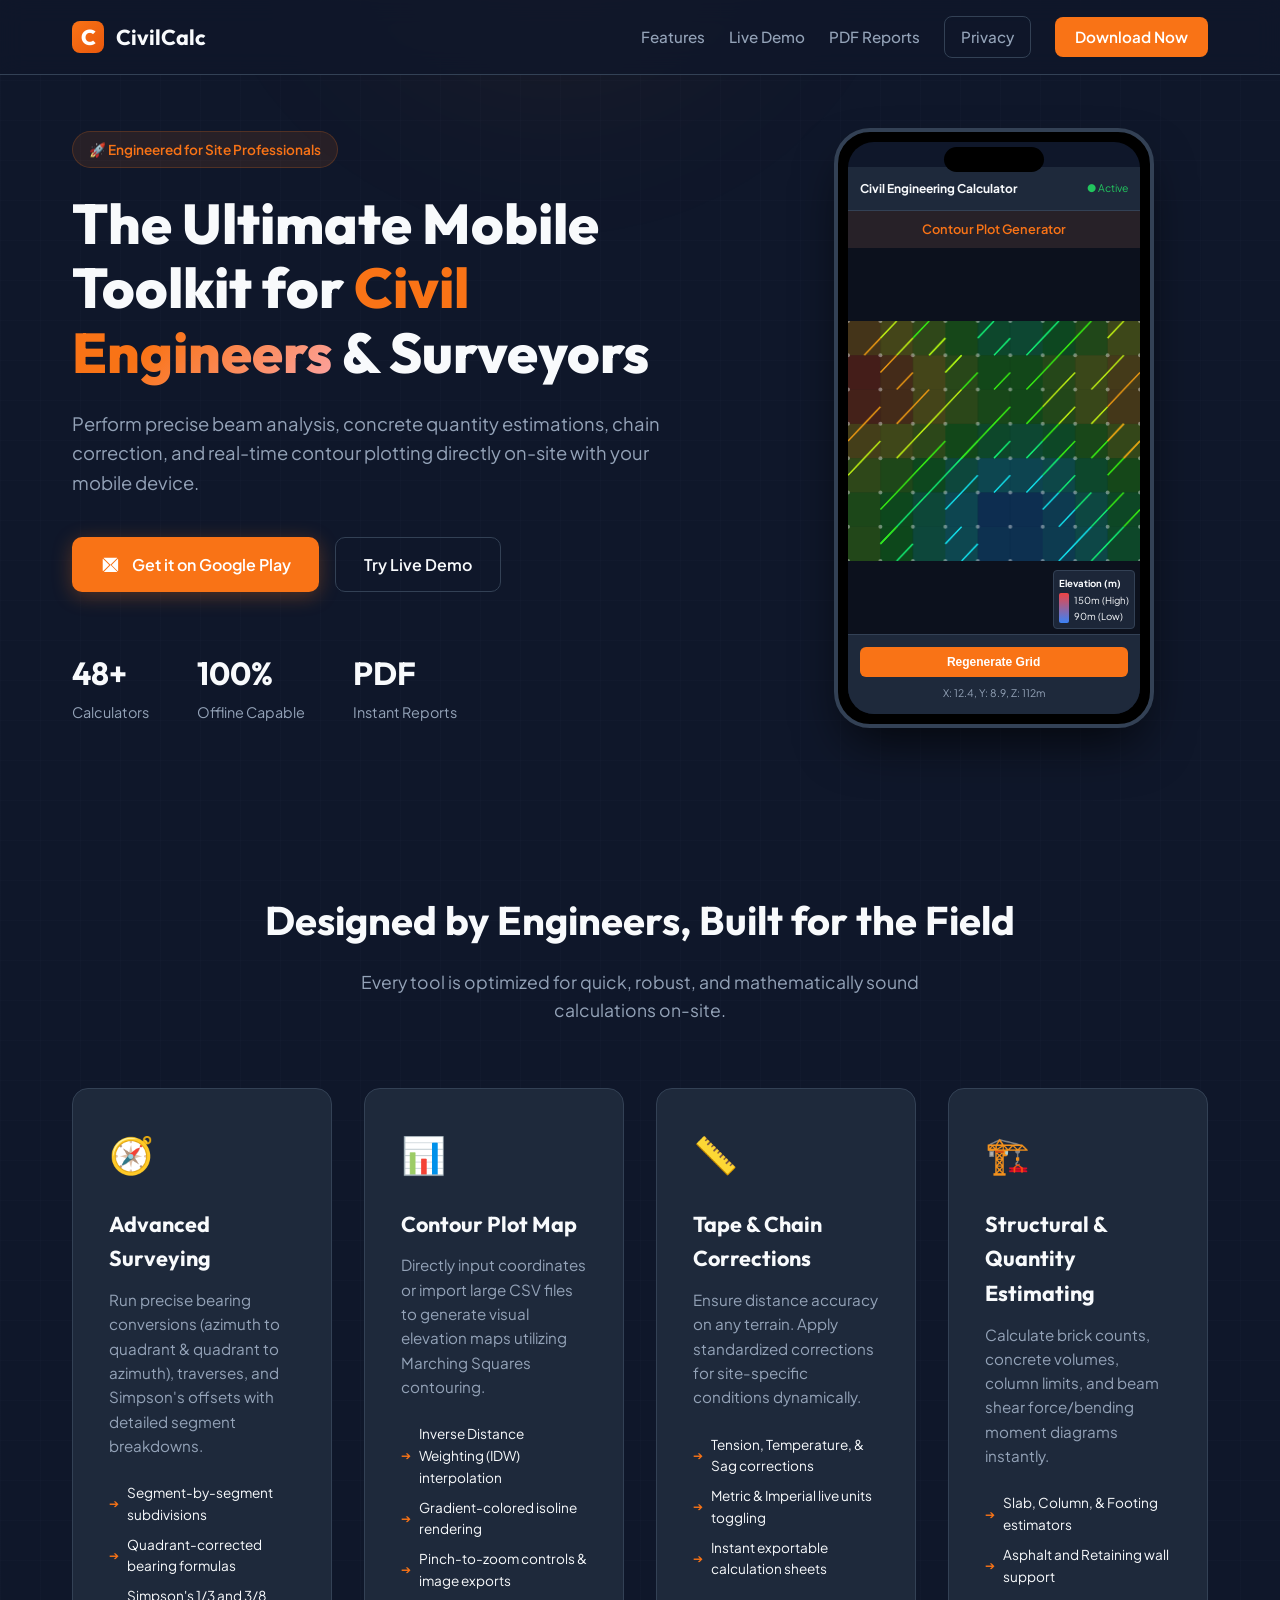
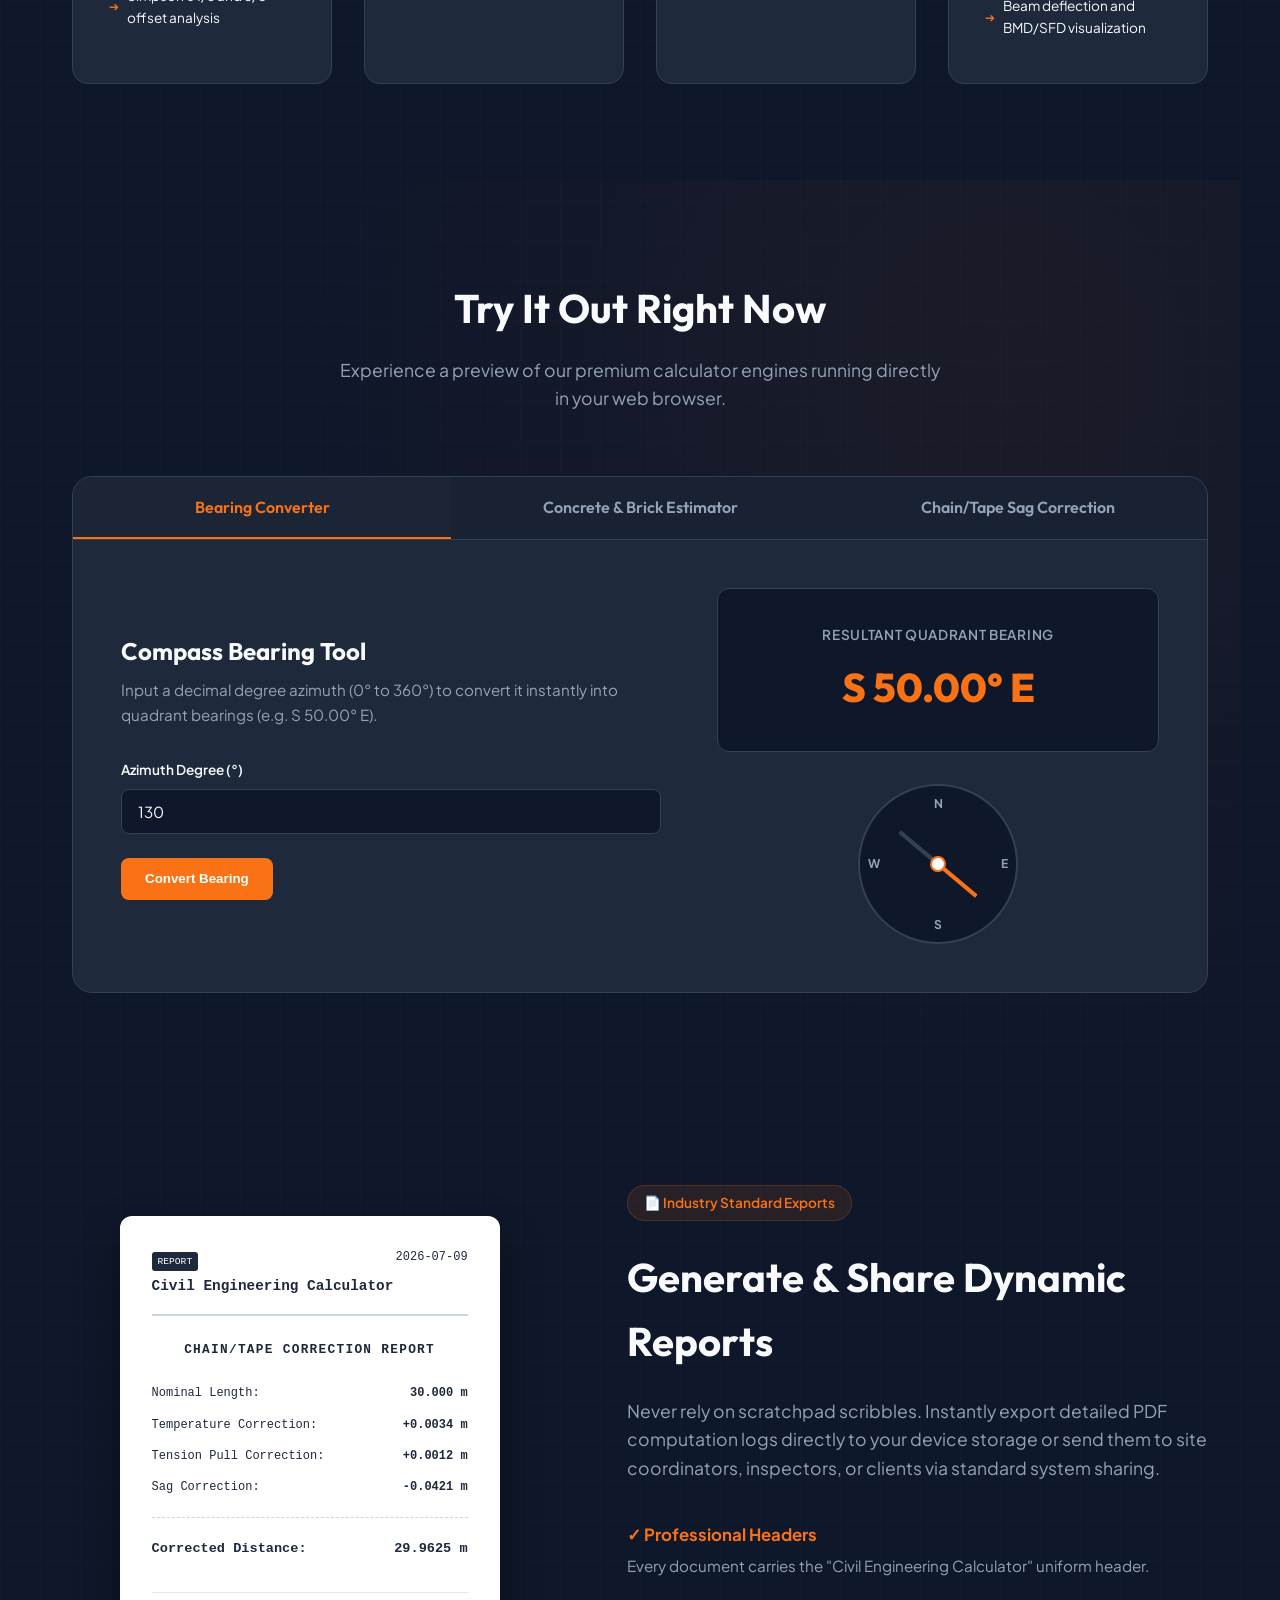
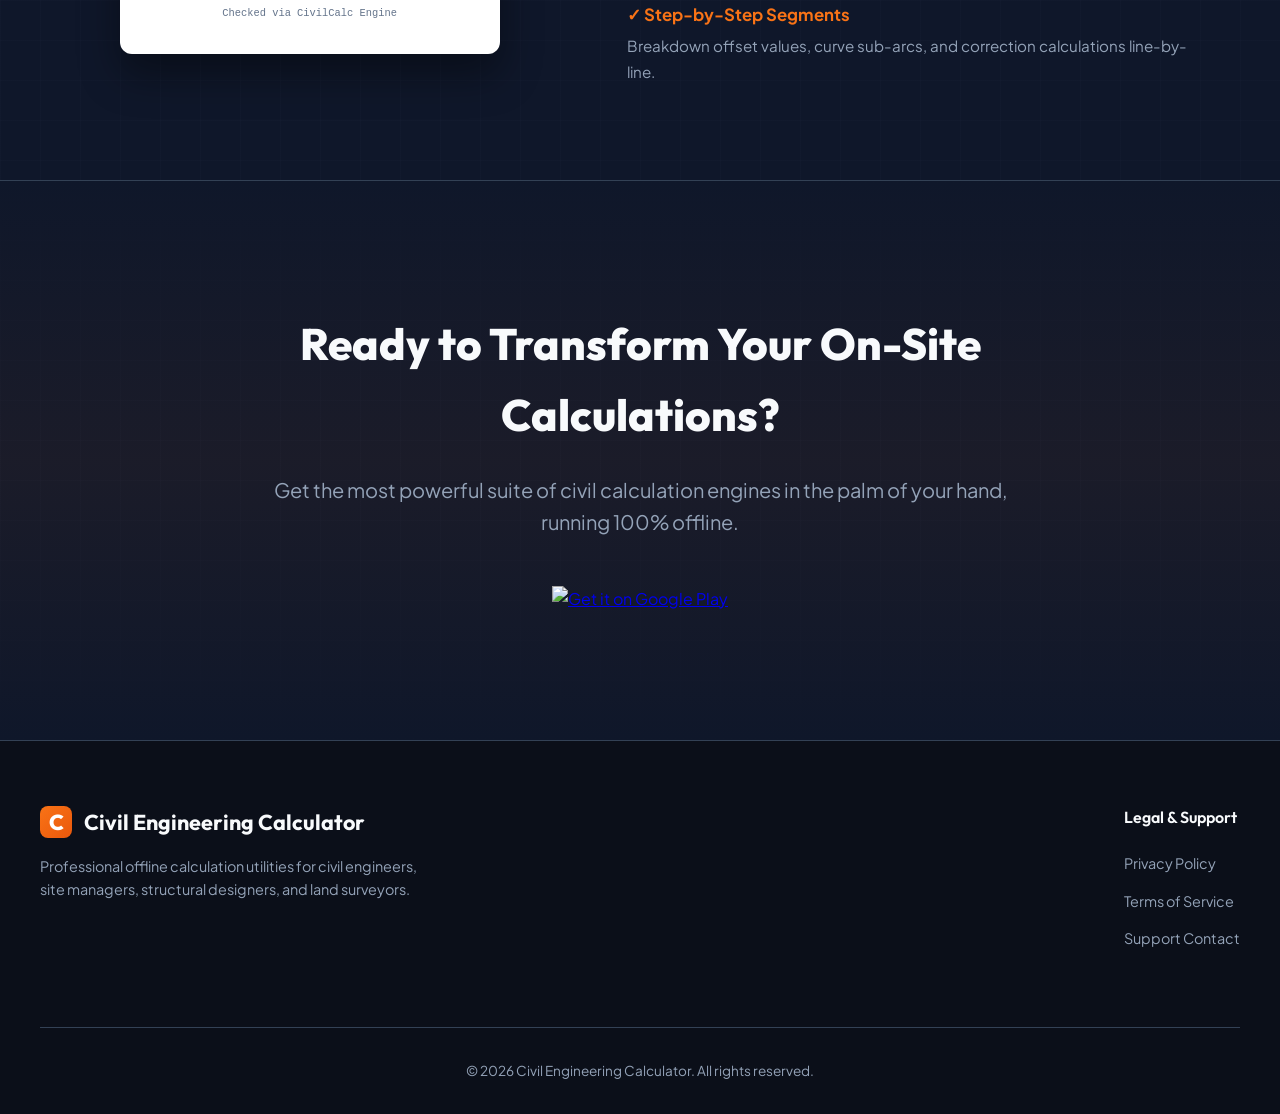
==== index.html @ 0c4109f0 "Initial commit of landing page and privacy policy" ====
<!DOCTYPE html>
<html lang="en">
<head>
    <meta charset="UTF-8">
    <meta name="viewport" content="width=device-width, initial-scale=1.0">
    <title>Civil Engineering Calculator - Complete Toolkit for Site Engineers</title>
    <meta name="description" content="Perform bearing conversions, traverse, contour plots, chain tape corrections, beam analysis, and quantity estimations directly on site with Civil Engineering Calculator.">
    <link rel="preconnect" href="https://fonts.googleapis.com">
    <link rel="preconnect" href="https://fonts.gstatic.com" crossorigin>
    <link href="https://fonts.googleapis.com/css2?family=Outfit:wght@300;400;500;600;700;800&family=Plus+Jakarta+Sans:wght@300;400;500;600;700;800&display=swap" rel="stylesheet">
    <link rel="stylesheet" href="style.css">
</head>
<body>
    <!-- Grid/Glow background effects -->
    <div class="glow-bg"></div>
    <div class="blueprint-overlay"></div>

    <!-- Navigation -->
    <nav class="navbar">
        <div class="nav-container">
            <a href="#" class="logo">
                <div class="logo-icon">C</div>
                <span>CivilCalc</span>
            </a>
            <div class="nav-links">
                <a href="#features">Features</a>
                <a href="#playground">Live Demo</a>
                <a href="#reports">PDF Reports</a>
                <a href="privacy.html" class="nav-btn-secondary">Privacy</a>
                <a href="#download" class="nav-btn">Download Now</a>
            </div>
        </div>
    </nav>

    <!-- Hero Section -->
    <header class="hero">
        <div class="hero-container">
            <div class="hero-content">
                <div class="badge">🚀 Engineered for Site Professionals</div>
                <h1>The Ultimate Mobile Toolkit for <span>Civil Engineers</span> & Surveyors</h1>
                <p>Perform precise beam analysis, concrete quantity estimations, chain correction, and real-time contour plotting directly on-site with your mobile device.</p>
                <div class="hero-ctas">
                    <a href="#download" class="cta-primary">
                        <svg class="play-store-icon" viewBox="0 0 24 24" fill="currentColor">
                            <path d="M5 3.25c-.27 0-.52.11-.7.31L12.5 11.75l8.2-8.2c-.18-.2-.43-.3-.7-.3H5zm-1.44 1.34c-.19.18-.31.44-.31.71v13.4c0 .27.12.53.31.71L11.08 12 3.56 4.59zM12.5 12.25l-7.7 7.7c.18.2.43.31.7.31h14.5c.27 0 .52-.11.7-.31l-8.2-8.2L12.5 12.25zm8.94-7.66L13.92 12l7.52 7.52c.19-.18.31-.44.31-.71V5.3c0-.27-.12-.53-.31-.71z"/>
                        </svg>
                        <span>Get it on Google Play</span>
                    </a>
                    <a href="#playground" class="cta-secondary">Try Live Demo</a>
                </div>
                <div class="stats-row">
                    <div class="stat-item">
                        <strong>48+</strong>
                        <span>Calculators</span>
                    </div>
                    <div class="stat-item">
                        <strong>100%</strong>
                        <span>Offline Capable</span>
                    </div>
                    <div class="stat-item">
                        <strong>PDF</strong>
                        <span>Instant Reports</span>
                    </div>
                </div>
            </div>
            <div class="hero-visual">
                <div class="device-mockup">
                    <div class="device-screen">
                        <div class="app-header">
                            <span class="app-title">Civil Engineering Calculator</span>
                            <div class="status-indicator">● Active</div>
                        </div>
                        <div class="mockup-tab-title">Contour Plot Generator</div>
                        <div class="canvas-container">
                            <canvas id="hero-contour-canvas" width="300" height="240"></canvas>
                            <div class="canvas-legend">
                                <div class="legend-title">Elevation (m)</div>
                                <div class="legend-scale">
                                    <div class="scale-bar"></div>
                                    <div class="scale-labels">
                                        <span>150m (High)</span>
                                        <span>90m (Low)</span>
                                    </div>
                                </div>
                            </div>
                        </div>
                        <div class="mockup-controls">
                            <button id="regenerate-contour-btn" class="mockup-btn">Regenerate Grid</button>
                            <div class="coordinate-readout">X: <span id="mock-x">12.4</span>, Y: <span id="mock-y">8.9</span>, Z: <span id="mock-z">112m</span></div>
                        </div>
                    </div>
                </div>
            </div>
        </div>
    </header>

    <!-- Key Pillars (Feature Grid) -->
    <section id="features" class="features-section">
        <div class="section-header">
            <h2>Designed by Engineers, Built for the Field</h2>
            <p>Every tool is optimized for quick, robust, and mathematically sound calculations on-site.</p>
        </div>
        <div class="features-grid">
            <div class="feature-card">
                <div class="feature-icon">🧭</div>
                <h3>Advanced Surveying</h3>
                <p>Run precise bearing conversions (azimuth to quadrant & quadrant to azimuth), traverses, and Simpson's offsets with detailed segment breakdowns.</p>
                <ul class="feature-bullets">
                    <li>Segment-by-segment subdivisions</li>
                    <li>Quadrant-corrected bearing formulas</li>
                    <li>Simpson's 1/3 and 3/8 offset analysis</li>
                </ul>
            </div>
            <div class="feature-card">
                <div class="feature-icon">📊</div>
                <h3>Contour Plot Map</h3>
                <p>Directly input coordinates or import large CSV files to generate visual elevation maps utilizing Marching Squares contouring.</p>
                <ul class="feature-bullets">
                    <li>Inverse Distance Weighting (IDW) interpolation</li>
                    <li>Gradient-colored isoline rendering</li>
                    <li>Pinch-to-zoom controls & image exports</li>
                </ul>
            </div>
            <div class="feature-card">
                <div class="feature-icon">📏</div>
                <h3>Tape & Chain Corrections</h3>
                <p>Ensure distance accuracy on any terrain. Apply standardized corrections for site-specific conditions dynamically.</p>
                <ul class="feature-bullets">
                    <li>Tension, Temperature, & Sag corrections</li>
                    <li>Metric & Imperial live units toggling</li>
                    <li>Instant exportable calculation sheets</li>
                </ul>
            </div>
            <div class="feature-card">
                <div class="feature-icon">🏗️</div>
                <h3>Structural & Quantity Estimating</h3>
                <p>Calculate brick counts, concrete volumes, column limits, and beam shear force/bending moment diagrams instantly.</p>
                <ul class="feature-bullets">
                    <li>Slab, Column, & Footing estimators</li>
                    <li>Asphalt and Retaining wall support</li>
                    <li>Beam deflection and BMD/SFD visualization</li>
                </ul>
            </div>
        </div>
    </section>

    <!-- Interactive Trial Playground -->
    <section id="playground" class="playground-section">
        <div class="section-header">
            <h2>Try It Out Right Now</h2>
            <p>Experience a preview of our premium calculator engines running directly in your web browser.</p>
        </div>
        <div class="playground-container">
            <!-- Tabs Header -->
            <div class="playground-tabs">
                <button class="tab-trigger active" onclick="switchPlaygroundTab('bearing')">Bearing Converter</button>
                <button class="tab-trigger" onclick="switchPlaygroundTab('estimator')">Concrete & Brick Estimator</button>
                <button class="tab-trigger" onclick="switchPlaygroundTab('correction')">Chain/Tape Sag Correction</button>
            </div>
            
            <!-- Tab Content: Bearing -->
            <div id="tab-bearing" class="tab-content active">
                <div class="playground-split">
                    <div class="playground-inputs">
                        <h3>Compass Bearing Tool</h3>
                        <p>Input a decimal degree azimuth (0° to 360°) to convert it instantly into quadrant bearings (e.g. S 50.00° E).</p>
                        <div class="input-group">
                            <label for="azimuth-input">Azimuth Degree (°)</label>
                            <input type="number" id="azimuth-input" min="0" max="360" step="0.01" value="130" placeholder="e.g. 130">
                        </div>
                        <button onclick="calculateWebBearing()" class="calc-btn">Convert Bearing</button>
                    </div>
                    <div class="playground-results">
                        <div class="result-box">
                            <span class="result-label">Resultant Quadrant Bearing</span>
                            <div id="bearing-result" class="result-value">S 50.00° E</div>
                        </div>
                        <div class="compass-diagram">
                            <div class="compass-ring">
                                <span class="compass-dir n">N</span>
                                <span class="compass-dir e">E</span>
                                <span class="compass-dir s">S</span>
                                <span class="compass-dir w">W</span>
                                <div id="compass-needle" class="needle"></div>
                            </div>
                        </div>
                    </div>
                </div>
            </div>

            <!-- Tab Content: Estimator -->
            <div id="tab-estimator" class="tab-content">
                <div class="playground-split">
                    <div class="playground-inputs">
                        <h3>Concrete Volume Calculator</h3>
                        <p>Compute the volume of wet concrete required and estimated cement/sand bags for a rectangular slab.</p>
                        <div class="input-row">
                            <div class="input-group">
                                <label for="slab-length">Length (m)</label>
                                <input type="number" id="slab-length" value="10" step="0.1">
                            </div>
                            <div class="input-group">
                                <label for="slab-width">Width (m)</label>
                                <input type="number" id="slab-width" value="5" step="0.1">
                            </div>
                            <div class="input-group">
                                <label for="slab-thickness">Thickness (m)</label>
                                <input type="number" id="slab-thickness" value="0.15" step="0.01">
                            </div>
                        </div>
                        <div class="input-group">
                            <label for="mix-ratio">Concrete Mix Ratio</label>
                            <select id="mix-ratio">
                                <option value="1:1.5:3">M20 (1 : 1.5 : 3) - Standard Slab</option>
                                <option value="1:2:4">M15 (1 : 2 : 4) - General Foundation</option>
                                <option value="1:1:2">M25 (1 : 1 : 2) - Heavy Load Columns</option>
                            </select>
                        </div>
                        <button onclick="calculateWebConcrete()" class="calc-btn">Estimate Quantities</button>
                    </div>
                    <div class="playground-results">
                        <div class="result-grid">
                            <div class="result-card">
                                <span class="card-title">Wet Concrete Vol</span>
                                <div id="concrete-vol" class="card-val">7.50 m³</div>
                            </div>
                            <div class="result-card">
                                <span class="card-title">Cement Needed</span>
                                <div id="cement-bags" class="card-val">62.3 Bags</div>
                            </div>
                            <div class="result-card">
                                <span class="card-title">Sand Quantity</span>
                                <div id="sand-quantity" class="card-val">6.60 Ton</div>
                            </div>
                        </div>
                    </div>
                </div>
            </div>

            <!-- Tab Content: Correction -->
            <div id="tab-correction" class="tab-content">
                <div class="playground-split">
                    <div class="playground-inputs">
                        <h3>Tape Sag Correction</h3>
                        <p>Calculate the sag correction factor when a tape/chain is suspended between supports on the field.</p>
                        <div class="input-group">
                            <label for="sag-weight">Total Weight of Tape (kg)</label>
                            <input type="number" id="sag-weight" value="0.75" step="0.05">
                        </div>
                        <div class="input-group">
                            <label for="sag-pull">Pull/Tension Applied (kg)</label>
                            <input type="number" id="sag-pull" value="10" step="0.5">
                        </div>
                        <div class="input-group">
                            <label for="sag-length">Unsupported Span (m)</label>
                            <input type="number" id="sag-length" value="30" step="1">
                        </div>
                        <button onclick="calculateWebSag()" class="calc-btn">Compute Sag Correction</button>
                    </div>
                    <div class="playground-results">
                        <div class="result-box">
                            <span class="result-label">Sag Correction (C<sub>s</sub>)</span>
                            <div id="sag-result" class="result-value">-0.042 m</div>
                            <p style="font-size: 0.85rem; color: var(--text-muted); margin-top: 1rem;">This negative value must be subtracted from the measured length to correct for sag distortion.</p>
                        </div>
                    </div>
                </div>
            </div>
        </div>
    </section>

    <!-- PDF & Share Showcase Section -->
    <section id="reports" class="reports-section">
        <div class="reports-container">
            <div class="reports-visual">
                <div class="pdf-card">
                    <div class="pdf-header">
                        <div class="pdf-title-block">
                            <div class="pdf-tag">REPORT</div>
                            <h4>Civil Engineering Calculator</h4>
                        </div>
                        <span class="pdf-date">2026-07-09</span>
                    </div>
                    <div class="pdf-body">
                        <h5>CHAIN/TAPE CORRECTION REPORT</h5>
                        <div class="pdf-data-table">
                            <div class="pdf-row"><span>Nominal Length:</span><strong>30.000 m</strong></div>
                            <div class="pdf-row"><span>Temperature Correction:</span><strong>+0.0034 m</strong></div>
                            <div class="pdf-row"><span>Tension Pull Correction:</span><strong>+0.0012 m</strong></div>
                            <div class="pdf-row"><span>Sag Correction:</span><strong>-0.0421 m</strong></div>
                            <div class="pdf-divider"></div>
                            <div class="pdf-row total"><span>Corrected Distance:</span><strong>29.9625 m</strong></div>
                        </div>
                        <div class="pdf-signature">Checked via CivilCalc Engine</div>
                    </div>
                </div>
            </div>
            <div class="reports-content">
                <div class="badge">📄 Industry Standard Exports</div>
                <h2>Generate & Share Dynamic Reports</h2>
                <p>Never rely on scratchpad scribbles. Instantly export detailed PDF computation logs directly to your device storage or send them to site coordinators, inspectors, or clients via standard system sharing.</p>
                <div class="pdf-feature-list">
                    <div class="pdf-feat-item">
                        <strong>✓ Professional Headers</strong>
                        <span>Every document carries the "Civil Engineering Calculator" uniform header.</span>
                    </div>
                    <div class="pdf-feat-item">
                        <strong>✓ Step-by-Step Segments</strong>
                        <span>Breakdown offset values, curve sub-arcs, and correction calculations line-by-line.</span>
                    </div>
                </div>
            </div>
        </div>
    </section>

    <!-- Download CTA (Footer Call) -->
    <section id="download" class="download-section">
        <div class="download-container">
            <h2>Ready to Transform Your On-Site Calculations?</h2>
            <p>Get the most powerful suite of civil calculation engines in the palm of your hand, running 100% offline.</p>
            <div class="download-actions">
                <a href="#" class="download-btn-badge">
                    <img src="https://upload.wikimedia.org/wikipedia/commons/7/78/Google_Play_Store_badge_EN.svg" alt="Get it on Google Play">
                </a>
            </div>
        </div>
    </section>

    <!-- Footer -->
    <footer class="site-footer">
        <div class="footer-container">
            <div class="footer-brand">
                <div class="logo">
                    <div class="logo-icon">C</div>
                    <span>Civil Engineering Calculator</span>
                </div>
                <p>Professional offline calculation utilities for civil engineers, site managers, structural designers, and land surveyors.</p>
            </div>
            <div class="footer-links-group">
                <h4>Legal & Support</h4>
                <ul>
                    <li><a href="privacy.html">Privacy Policy</a></li>
                    <li><a href="#">Terms of Service</a></li>
                    <li><a href="mailto:support@civilcalcapp.example.com">Support Contact</a></li>
                </ul>
            </div>
        </div>
        <div class="footer-bottom">
            <p>&copy; 2026 Civil Engineering Calculator. All rights reserved.</p>
        </div>
    </footer>

    <script src="app.js"></script>
</body>
</html>
---- style.css ----
/* General & Layout Variables */
:root {
    --primary: #f97316;
    --primary-hover: #ea580c;
    --primary-glow: rgba(249, 115, 22, 0.2);
    --bg-dark: #0f172a;
    --bg-card: #1e293b;
    --bg-input: #0f172a;
    --text-light: #f8fafc;
    --text-muted: #94a3b8;
    --border-color: #334155;
    --font-heading: 'Outfit', sans-serif;
    --font-body: 'Plus Jakarta Sans', sans-serif;
    --glow-color: rgba(249, 115, 22, 0.1);
}

* {
    box-sizing: border-box;
    margin: 0;
    padding: 0;
    scroll-behavior: smooth;
}

body {
    background-color: var(--bg-dark);
    color: var(--text-light);
    font-family: var(--font-body);
    line-height: 1.6;
    overflow-x: hidden;
    position: relative;
}

/* Background Blueprint Grid & Glows */
.glow-bg {
    position: absolute;
    top: -10%;
    left: 20%;
    width: 600px;
    height: 600px;
    background: radial-gradient(circle, var(--glow-color) 0%, transparent 70%);
    z-index: -2;
    pointer-events: none;
    filter: blur(80px);
}

.blueprint-overlay {
    position: absolute;
    top: 0;
    left: 0;
    right: 0;
    bottom: 0;
    background-image: 
        linear-gradient(rgba(51, 65, 85, 0.07) 1px, transparent 1px),
        linear-gradient(90deg, rgba(51, 65, 85, 0.07) 1px, transparent 1px);
    background-size: 40px 40px;
    z-index: -1;
    pointer-events: none;
}

/* Navigation */
.navbar {
    position: fixed;
    top: 0;
    left: 0;
    right: 0;
    background: rgba(15, 23, 42, 0.8);
    backdrop-filter: blur(12px);
    border-bottom: 1px solid var(--border-color);
    z-index: 100;
}

.nav-container {
    max-width: 1200px;
    margin: 0 auto;
    padding: 1rem 2rem;
    display: flex;
    justify-content: space-between;
    align-items: center;
}

.logo {
    display: flex;
    align-items: center;
    gap: 0.75rem;
    color: var(--text-light);
    font-family: var(--font-heading);
    font-weight: 700;
    font-size: 1.35rem;
    text-decoration: none;
}

.logo-icon {
    width: 32px;
    height: 32px;
    background: linear-gradient(135deg, var(--primary), var(--primary-hover));
    border-radius: 8px;
    display: flex;
    align-items: center;
    justify-content: center;
    color: white;
    font-weight: 800;
}

.nav-links {
    display: flex;
    align-items: center;
    gap: 1.5rem;
}

.nav-links a {
    color: var(--text-muted);
    text-decoration: none;
    font-weight: 500;
    font-size: 0.95rem;
    transition: color 0.25s ease;
}

.nav-links a:hover {
    color: var(--primary);
}

.nav-btn {
    background-color: var(--primary);
    color: white !important;
    padding: 0.5rem 1.25rem;
    border-radius: 8px;
    font-weight: 600 !important;
    transition: background 0.25s ease !important;
}

.nav-btn:hover {
    background-color: var(--primary-hover);
}

.nav-btn-secondary {
    border: 1px solid var(--border-color);
    padding: 0.5rem 1rem;
    border-radius: 8px;
}

.nav-btn-secondary:hover {
    border-color: var(--primary);
}

/* Hero Section */
.hero {
    padding: 8rem 2rem 4rem 2rem;
    max-width: 1200px;
    margin: 0 auto;
}

.hero-container {
    display: grid;
    grid-template-columns: 1.2fr 0.8fr;
    gap: 4rem;
    align-items: center;
}

.badge {
    display: inline-block;
    background: rgba(249, 115, 22, 0.1);
    color: var(--primary);
    border: 1px solid rgba(249, 115, 22, 0.2);
    padding: 0.4rem 1rem;
    border-radius: 50px;
    font-size: 0.85rem;
    font-weight: 600;
    margin-bottom: 1.5rem;
}

.hero-content h1 {
    font-family: var(--font-heading);
    font-size: 3.5rem;
    line-height: 1.15;
    font-weight: 800;
    margin-bottom: 1.5rem;
}

.hero-content h1 span {
    background: linear-gradient(135deg, var(--primary) 0%, #f97316 50%, #fca5a5 100%);
    -webkit-background-clip: text;
    -webkit-text-fill-color: transparent;
}

.hero-content p {
    font-size: 1.15rem;
    color: var(--text-muted);
    margin-bottom: 2.5rem;
    max-width: 600px;
}

.hero-ctas {
    display: flex;
    gap: 1rem;
    margin-bottom: 3.5rem;
}

.cta-primary {
    display: inline-flex;
    align-items: center;
    gap: 0.75rem;
    background-color: var(--primary);
    color: white;
    padding: 0.85rem 1.75rem;
    border-radius: 10px;
    font-weight: 600;
    text-decoration: none;
    transition: background 0.25s, transform 0.25s;
    box-shadow: 0 4px 20px rgba(249, 115, 22, 0.3);
}

.cta-primary:hover {
    background-color: var(--primary-hover);
    transform: translateY(-2px);
}

.cta-secondary {
    display: inline-flex;
    align-items: center;
    border: 1px solid var(--border-color);
    color: var(--text-light);
    padding: 0.85rem 1.75rem;
    border-radius: 10px;
    font-weight: 600;
    text-decoration: none;
    transition: border-color 0.25s, background 0.25s;
}

.cta-secondary:hover {
    border-color: var(--primary);
    background: rgba(249, 115, 22, 0.05);
}

.play-store-icon {
    width: 20px;
    height: 20px;
}

.stats-row {
    display: flex;
    gap: 3rem;
}

.stat-item strong {
    display: block;
    font-family: var(--font-heading);
    font-size: 2rem;
    color: var(--text-light);
}

.stat-item span {
    font-size: 0.9rem;
    color: var(--text-muted);
}

/* Device Mockup Visual */
.hero-visual {
    display: flex;
    justify-content: center;
}

.device-mockup {
    width: 320px;
    height: 600px;
    background: #000;
    border: 4px solid var(--border-color);
    border-radius: 36px;
    padding: 10px;
    box-shadow: 0 25px 50px -12px rgba(0, 0, 0, 0.7);
    position: relative;
    overflow: hidden;
}

.device-mockup::before {
    content: '';
    position: absolute;
    top: 15px;
    left: 50%;
    transform: translateX(-50%);
    width: 100px;
    height: 25px;
    background: #000;
    border-radius: 20px;
    z-index: 10;
}

.device-screen {
    width: 100%;
    height: 100%;
    background-color: var(--bg-dark);
    border-radius: 26px;
    overflow: hidden;
    display: flex;
    flex-direction: column;
    padding-top: 25px;
}

.app-header {
    background-color: var(--bg-card);
    padding: 0.75rem;
    border-bottom: 1px solid var(--border-color);
    display: flex;
    justify-content: space-between;
    align-items: center;
}

.app-title {
    font-size: 0.75rem;
    font-weight: 700;
    color: var(--text-light);
}

.status-indicator {
    font-size: 0.65rem;
    color: #22c55e;
}

.mockup-tab-title {
    padding: 0.5rem;
    font-size: 0.8rem;
    font-weight: 600;
    text-align: center;
    background-color: rgba(249, 115, 22, 0.1);
    color: var(--primary);
}

.canvas-container {
    flex: 1;
    position: relative;
    background-color: #0c111d;
    display: flex;
    flex-direction: column;
    justify-content: center;
    align-items: center;
}

#hero-contour-canvas {
    width: 100%;
    height: 100%;
    max-height: 240px;
}

.canvas-legend {
    position: absolute;
    bottom: 5px;
    right: 5px;
    background: rgba(30, 41, 59, 0.9);
    padding: 5px;
    border-radius: 4px;
    border: 1px solid var(--border-color);
    font-size: 0.6rem;
}

.legend-title {
    font-weight: bold;
    margin-bottom: 2px;
}

.legend-scale {
    display: flex;
    align-items: center;
    gap: 5px;
}

.scale-bar {
    width: 10px;
    height: 30px;
    background: linear-gradient(to top, #3b82f6, #ef4444);
    border-radius: 2px;
}

.scale-labels {
    display: flex;
    flex-direction: column;
    justify-content: space-between;
    height: 30px;
}

.mockup-controls {
    padding: 0.75rem;
    background-color: var(--bg-card);
    border-top: 1px solid var(--border-color);
    display: flex;
    flex-direction: column;
    gap: 0.5rem;
}

.mockup-btn {
    width: 100%;
    background-color: var(--primary);
    border: none;
    color: white;
    padding: 0.5rem;
    border-radius: 6px;
    font-size: 0.75rem;
    font-weight: 600;
    cursor: pointer;
}

.coordinate-readout {
    font-size: 0.65rem;
    color: var(--text-muted);
    text-align: center;
}

/* Feature Pillars Grid */
.features-section {
    padding: 6rem 2rem;
    max-width: 1200px;
    margin: 0 auto;
}

.section-header {
    text-align: center;
    margin-bottom: 4rem;
}

.section-header h2 {
    font-family: var(--font-heading);
    font-size: 2.5rem;
    font-weight: 700;
    margin-bottom: 1rem;
}

.section-header p {
    color: var(--text-muted);
    font-size: 1.1rem;
    max-width: 600px;
    margin: 0 auto;
}

.features-grid {
    display: grid;
    grid-template-columns: repeat(auto-fit, minmax(260px, 1fr));
    gap: 2rem;
}

.feature-card {
    background-color: var(--bg-card);
    border: 1px solid var(--border-color);
    border-radius: 16px;
    padding: 2.25rem;
    transition: transform 0.3s ease, border-color 0.3s ease, box-shadow 0.3s ease;
}

.feature-card:hover {
    transform: translateY(-5px);
    border-color: var(--primary);
    box-shadow: 0 10px 30px -10px var(--primary-glow);
}

.feature-icon {
    font-size: 2.25rem;
    margin-bottom: 1.5rem;
}

.feature-card h3 {
    font-family: var(--font-heading);
    font-size: 1.35rem;
    font-weight: 700;
    margin-bottom: 0.75rem;
}

.feature-card p {
    color: var(--text-muted);
    font-size: 0.95rem;
    margin-bottom: 1.5rem;
}

.feature-bullets {
    list-style: none;
}

.feature-bullets li {
    font-size: 0.85rem;
    color: var(--text-light);
    margin-bottom: 0.5rem;
    display: flex;
    align-items: center;
    gap: 0.5rem;
}

.feature-bullets li::before {
    content: '➔';
    color: var(--primary);
    font-size: 0.75rem;
}

/* Interactive Playground Section */
.playground-section {
    padding: 6rem 2rem;
    max-width: 1200px;
    margin: 0 auto;
    background: radial-gradient(circle at 80% 20%, rgba(249, 115, 22, 0.05) 0%, transparent 60%);
}

.playground-container {
    background-color: var(--bg-card);
    border: 1px solid var(--border-color);
    border-radius: 20px;
    overflow: hidden;
}

.playground-tabs {
    display: flex;
    border-bottom: 1px solid var(--border-color);
    background-color: rgba(15, 23, 42, 0.4);
}

.tab-trigger {
    flex: 1;
    background: none;
    border: none;
    color: var(--text-muted);
    padding: 1.25rem 1rem;
    font-family: var(--font-heading);
    font-weight: 600;
    font-size: 1rem;
    cursor: pointer;
    transition: color 0.25s, background-color 0.25s;
    border-bottom: 2px solid transparent;
}

.tab-trigger.active {
    color: var(--primary);
    border-bottom-color: var(--primary);
    background-color: rgba(30, 41, 59, 0.5);
}

.tab-trigger:hover:not(.active) {
    color: var(--text-light);
    background-color: rgba(255, 255, 255, 0.02);
}

.tab-content {
    display: none;
    padding: 3rem;
}

.tab-content.active {
    display: block;
}

.playground-split {
    display: grid;
    grid-template-columns: 1.1fr 0.9fr;
    gap: 3.5rem;
    align-items: center;
}

.playground-inputs h3 {
    font-family: var(--font-heading);
    font-size: 1.5rem;
    margin-bottom: 0.5rem;
}

.playground-inputs p {
    color: var(--text-muted);
    font-size: 0.95rem;
    margin-bottom: 2rem;
}

.input-group {
    margin-bottom: 1.5rem;
}

.input-row {
    display: grid;
    grid-template-columns: repeat(3, 1fr);
    gap: 1rem;
    margin-bottom: 1.5rem;
}

.input-group label, .input-row label {
    display: block;
    font-size: 0.85rem;
    font-weight: 600;
    color: var(--text-light);
    margin-bottom: 0.5rem;
}

.input-group input, .input-group select, .input-row input {
    width: 100%;
    background-color: var(--bg-input);
    border: 1px solid var(--border-color);
    border-radius: 8px;
    padding: 0.75rem 1rem;
    color: var(--text-light);
    font-family: inherit;
    font-size: 0.95rem;
    transition: border-color 0.25s;
}

.input-group input:focus, .input-group select:focus, .input-row input:focus {
    border-color: var(--primary);
    outline: none;
}

.calc-btn {
    background-color: var(--primary);
    color: white;
    border: none;
    border-radius: 8px;
    padding: 0.85rem 1.5rem;
    font-weight: 600;
    cursor: pointer;
    transition: background 0.25s;
}

.calc-btn:hover {
    background-color: var(--primary-hover);
}

.playground-results {
    display: flex;
    flex-direction: column;
    align-items: center;
    justify-content: center;
}

.result-box {
    width: 100%;
    background-color: var(--bg-dark);
    border: 1px solid var(--border-color);
    border-radius: 12px;
    padding: 2rem;
    text-align: center;
}

.result-label {
    font-size: 0.85rem;
    color: var(--text-muted);
    font-weight: 600;
    text-transform: uppercase;
    letter-spacing: 0.05em;
}

.result-value {
    font-family: var(--font-heading);
    font-size: 2.5rem;
    font-weight: 800;
    color: var(--primary);
    margin-top: 0.5rem;
}

/* Compass diagram simulator */
.compass-diagram {
    margin-top: 2rem;
    width: 160px;
    height: 160px;
    background-color: var(--bg-dark);
    border: 2px solid var(--border-color);
    border-radius: 50%;
    position: relative;
}

.compass-ring {
    width: 100%;
    height: 100%;
    position: relative;
}

.compass-dir {
    position: absolute;
    font-size: 0.75rem;
    font-weight: 700;
    color: var(--text-muted);
}

.compass-dir.n { top: 8px; left: 50%; transform: translateX(-50%); }
.compass-dir.s { bottom: 8px; left: 50%; transform: translateX(-50%); }
.compass-dir.e { right: 8px; top: 50%; transform: translateY(-50%); }
.compass-dir.w { left: 8px; top: 50%; transform: translateY(-50%); }

.needle {
    position: absolute;
    top: 50%;
    left: 50%;
    width: 4px;
    height: 100px;
    background: linear-gradient(to bottom, var(--primary) 50%, var(--border-color) 50%);
    transform: translate(-50%, -50%) rotate(130deg);
    transition: transform 0.5s ease-out;
}

.needle::after {
    content: '';
    position: absolute;
    top: 50%;
    left: 50%;
    transform: translate(-50%, -50%);
    width: 12px;
    height: 12px;
    background-color: var(--text-light);
    border: 2px solid var(--primary);
    border-radius: 50%;
}

/* Result Cards Grid */
.result-grid {
    display: grid;
    grid-template-columns: 1fr;
    gap: 1rem;
    width: 100%;
}

.result-card {
    background-color: var(--bg-dark);
    border: 1px solid var(--border-color);
    border-radius: 10px;
    padding: 1.25rem 1.5rem;
    display: flex;
    justify-content: space-between;
    align-items: center;
}

.card-title {
    font-size: 0.85rem;
    color: var(--text-muted);
    font-weight: 600;
}

.card-val {
    font-family: var(--font-heading);
    font-size: 1.35rem;
    font-weight: 700;
    color: var(--primary);
}

/* Reports Showcase */
.reports-section {
    padding: 6rem 2rem;
    max-width: 1200px;
    margin: 0 auto;
}

.reports-container {
    display: grid;
    grid-template-columns: 0.9fr 1.1fr;
    gap: 5rem;
    align-items: center;
}

.reports-visual {
    display: flex;
    justify-content: center;
}

.pdf-card {
    background-color: white;
    color: #1e293b;
    width: 100%;
    max-width: 380px;
    border-radius: 12px;
    padding: 2rem;
    box-shadow: 0 20px 40px rgba(0, 0, 0, 0.4);
    font-family: 'Courier New', Courier, monospace;
}

.pdf-header {
    border-bottom: 2px solid #cbd5e1;
    padding-bottom: 1rem;
    margin-bottom: 1rem;
    display: flex;
    justify-content: space-between;
    align-items: flex-start;
}

.pdf-tag {
    background-color: #1e293b;
    color: white;
    font-size: 0.6rem;
    padding: 2px 6px;
    border-radius: 3px;
    display: inline-block;
    margin-bottom: 4px;
}

.pdf-header h4 {
    font-size: 0.9rem;
    margin: 0;
    font-weight: bold;
}

.pdf-date {
    font-size: 0.75rem;
}

.pdf-body h5 {
    font-size: 0.8rem;
    text-align: center;
    margin: 1.5rem 0;
    letter-spacing: 0.1em;
}

.pdf-data-table {
    display: flex;
    flex-direction: column;
    gap: 0.75rem;
}

.pdf-row {
    display: flex;
    justify-content: space-between;
    font-size: 0.75rem;
}

.pdf-divider {
    border-bottom: 1px dashed #cbd5e1;
    margin: 0.5rem 0;
}

.pdf-row.total {
    font-weight: bold;
    font-size: 0.85rem;
}

.pdf-signature {
    margin-top: 2rem;
    border-top: 1px solid #e2e8f0;
    padding-top: 0.75rem;
    text-align: center;
    font-size: 0.65rem;
    color: #64748b;
}

.reports-content h2 {
    font-family: var(--font-heading);
    font-size: 2.5rem;
    font-weight: 700;
    margin-bottom: 1.5rem;
}

.reports-content p {
    color: var(--text-muted);
    font-size: 1.1rem;
    margin-bottom: 2.5rem;
}

.pdf-feature-list {
    display: flex;
    flex-direction: column;
    gap: 1.5rem;
}

.pdf-feat-item strong {
    display: block;
    color: var(--primary);
    font-size: 1.05rem;
    margin-bottom: 0.25rem;
}

.pdf-feat-item span {
    color: var(--text-muted);
    font-size: 0.95rem;
}

/* Download CTA Section */
.download-section {
    padding: 8rem 2rem;
    text-align: center;
    background: linear-gradient(180deg, var(--bg-dark) 0%, rgba(249, 115, 22, 0.05) 50%, var(--bg-dark) 100%);
    border-top: 1px solid var(--border-color);
}

.download-container {
    max-width: 800px;
    margin: 0 auto;
}

.download-container h2 {
    font-family: var(--font-heading);
    font-size: 2.75rem;
    font-weight: 800;
    margin-bottom: 1.5rem;
}

.download-container p {
    color: var(--text-muted);
    font-size: 1.25rem;
    margin-bottom: 3rem;
}

.download-btn-badge img {
    height: 54px;
    transition: transform 0.2s;
}

.download-btn-badge img:hover {
    transform: scale(1.05);
}

/* Footer styling */
.site-footer {
    border-top: 1px solid var(--border-color);
    background-color: #0b0f19;
    padding: 4rem 2rem 2rem 2rem;
}

.footer-container {
    max-width: 1200px;
    margin: 0 auto;
    display: flex;
    justify-content: space-between;
    gap: 4rem;
    margin-bottom: 4rem;
}

.footer-brand {
    max-width: 400px;
}

.footer-brand p {
    color: var(--text-muted);
    font-size: 0.9rem;
    margin-top: 1rem;
}

.footer-links-group h4 {
    font-family: var(--font-heading);
    font-weight: 600;
    font-size: 1rem;
    margin-bottom: 1.25rem;
}

.footer-links-group ul {
    list-style: none;
}

.footer-links-group li {
    margin-bottom: 0.75rem;
}

.footer-links-group a {
    color: var(--text-muted);
    text-decoration: none;
    font-size: 0.9rem;
    transition: color 0.2s;
}

.footer-links-group a:hover {
    color: var(--primary);
}

.footer-bottom {
    max-width: 1200px;
    margin: 0 auto;
    border-top: 1px solid var(--border-color);
    padding-top: 2rem;
    text-align: center;
}

.footer-bottom p {
    color: var(--text-muted);
    font-size: 0.85rem;
}

/* Responsive Queries */
@media (max-width: 968px) {
    .hero-container {
        grid-template-columns: 1fr;
        gap: 3rem;
        text-align: center;
    }
    
    .hero-content p {
        margin-left: auto;
        margin-right: auto;
    }
    
    .hero-ctas {
        justify-content: center;
    }
    
    .stats-row {
        justify-content: center;
    }
    
    .playground-split {
        grid-template-columns: 1fr;
        gap: 3rem;
    }
    
    .reports-container {
        grid-template-columns: 1fr;
        gap: 3rem;
    }
    
    .footer-container {
        flex-direction: column;
        gap: 2rem;
    }
}
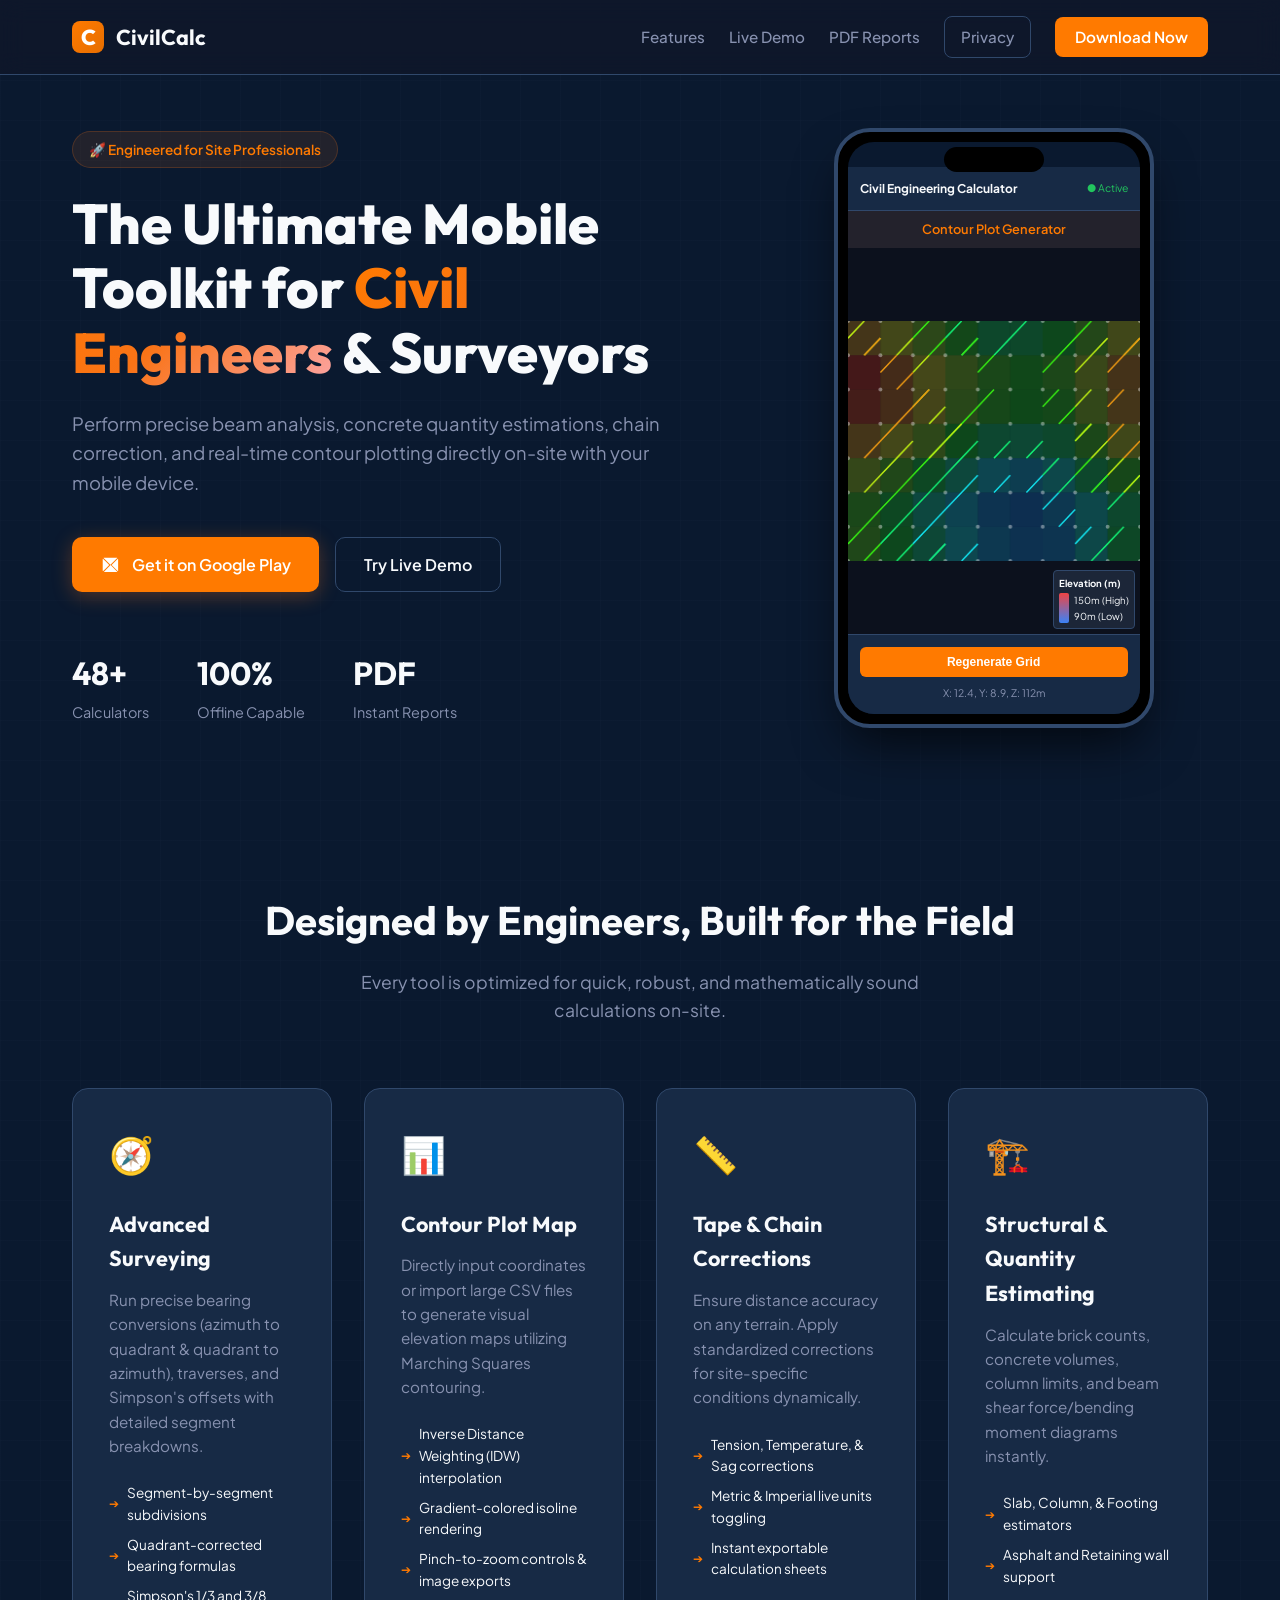
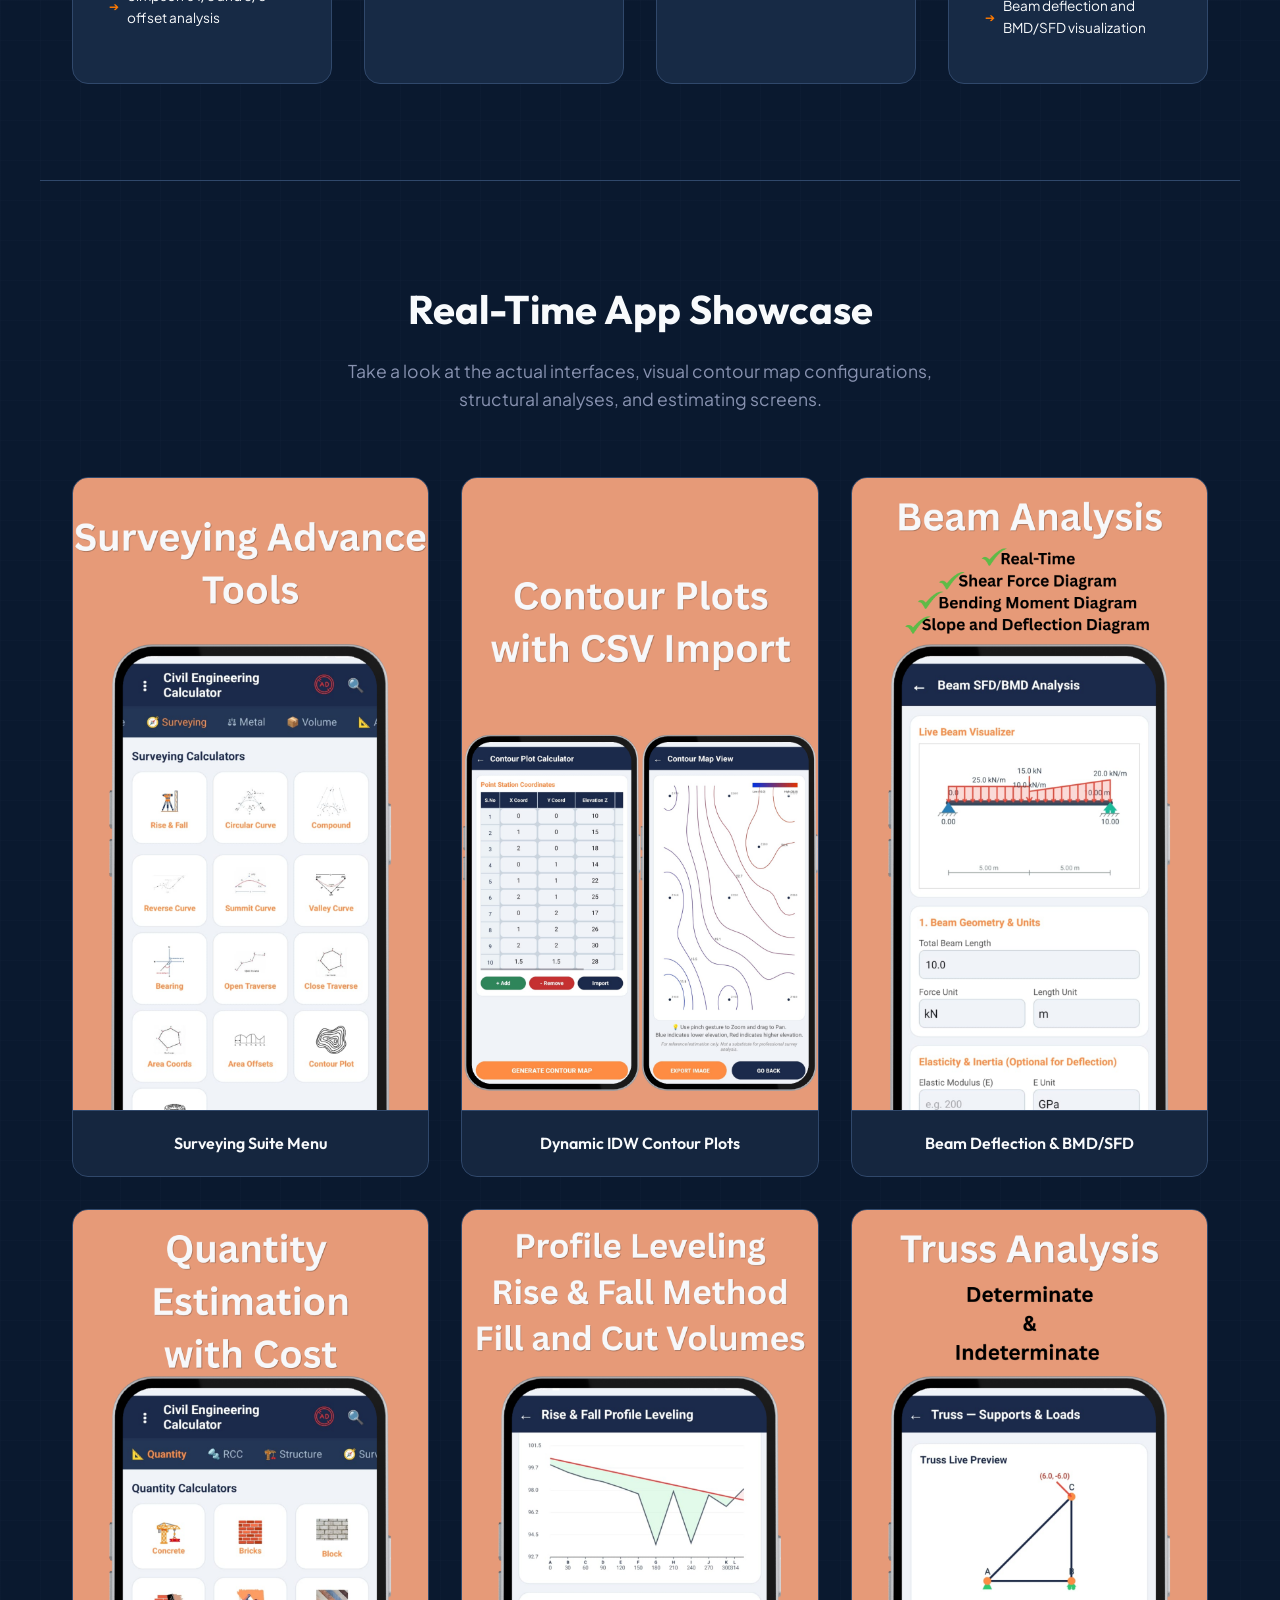
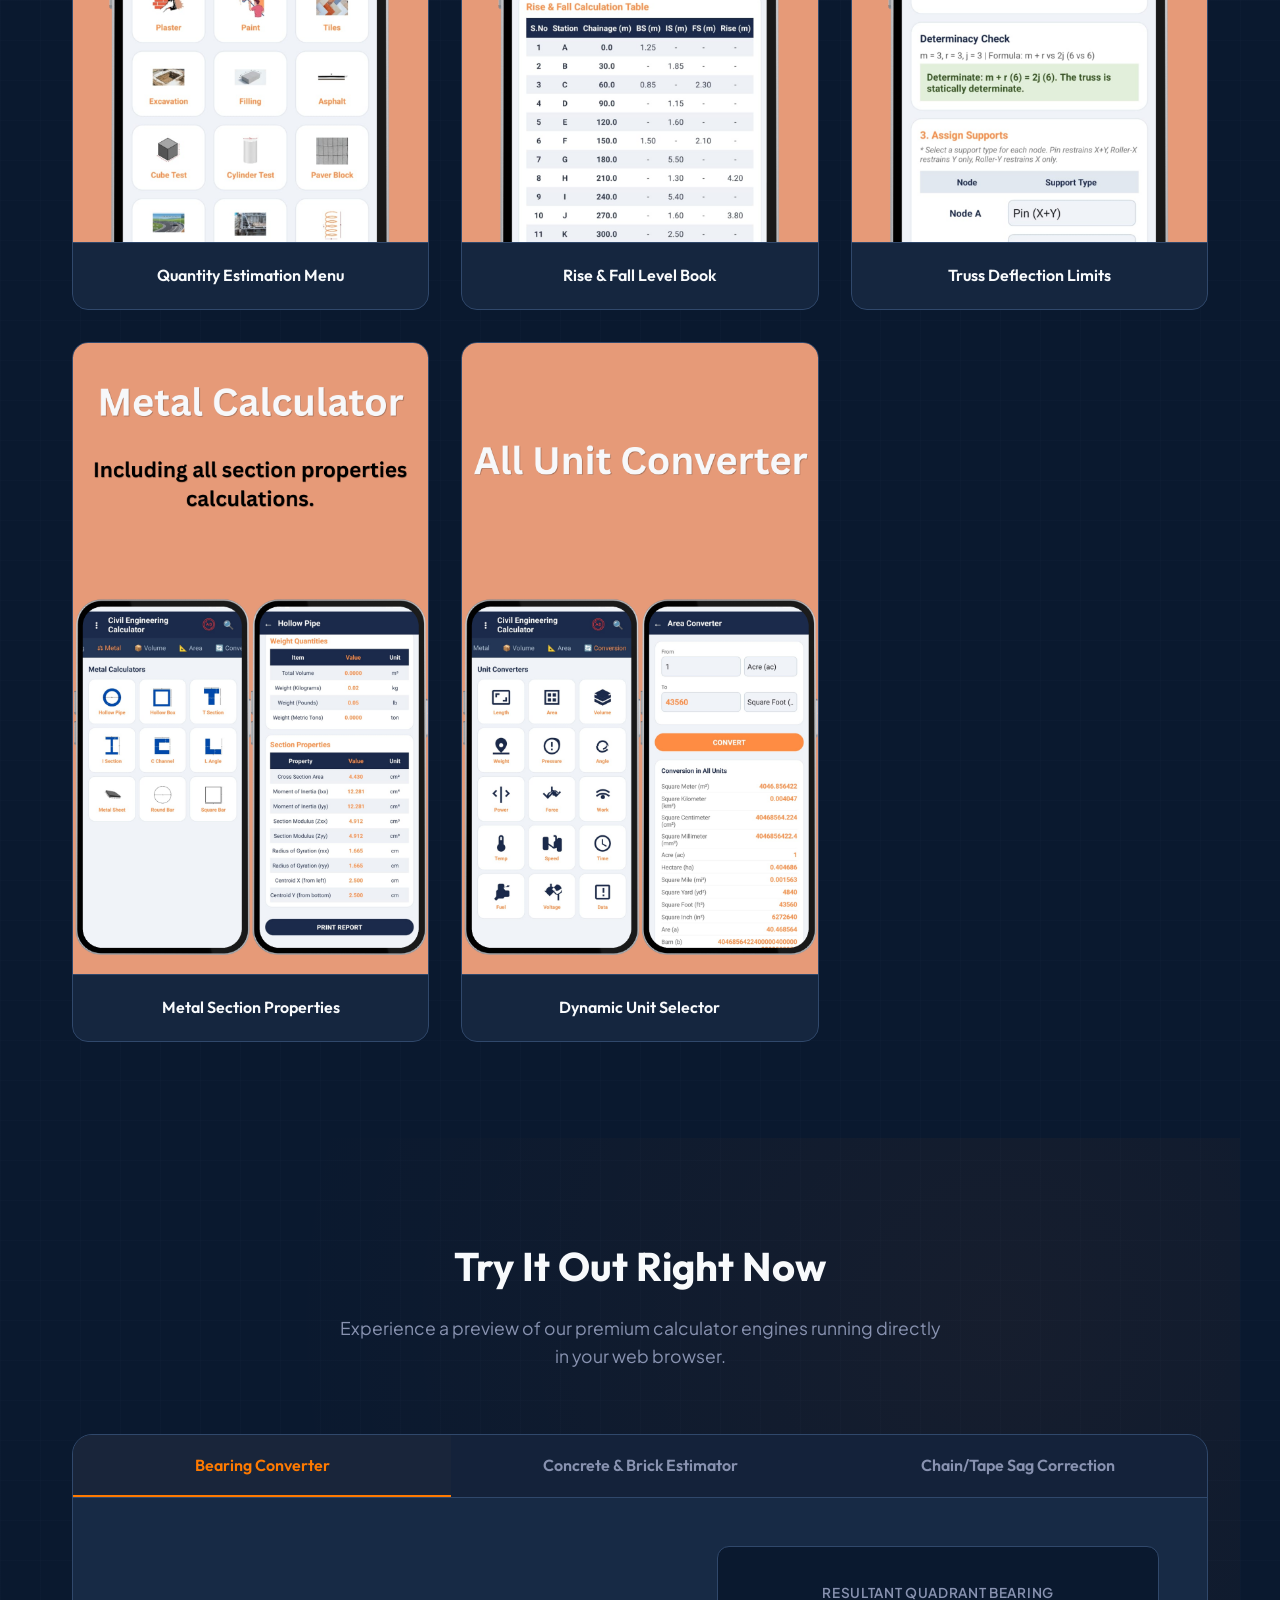
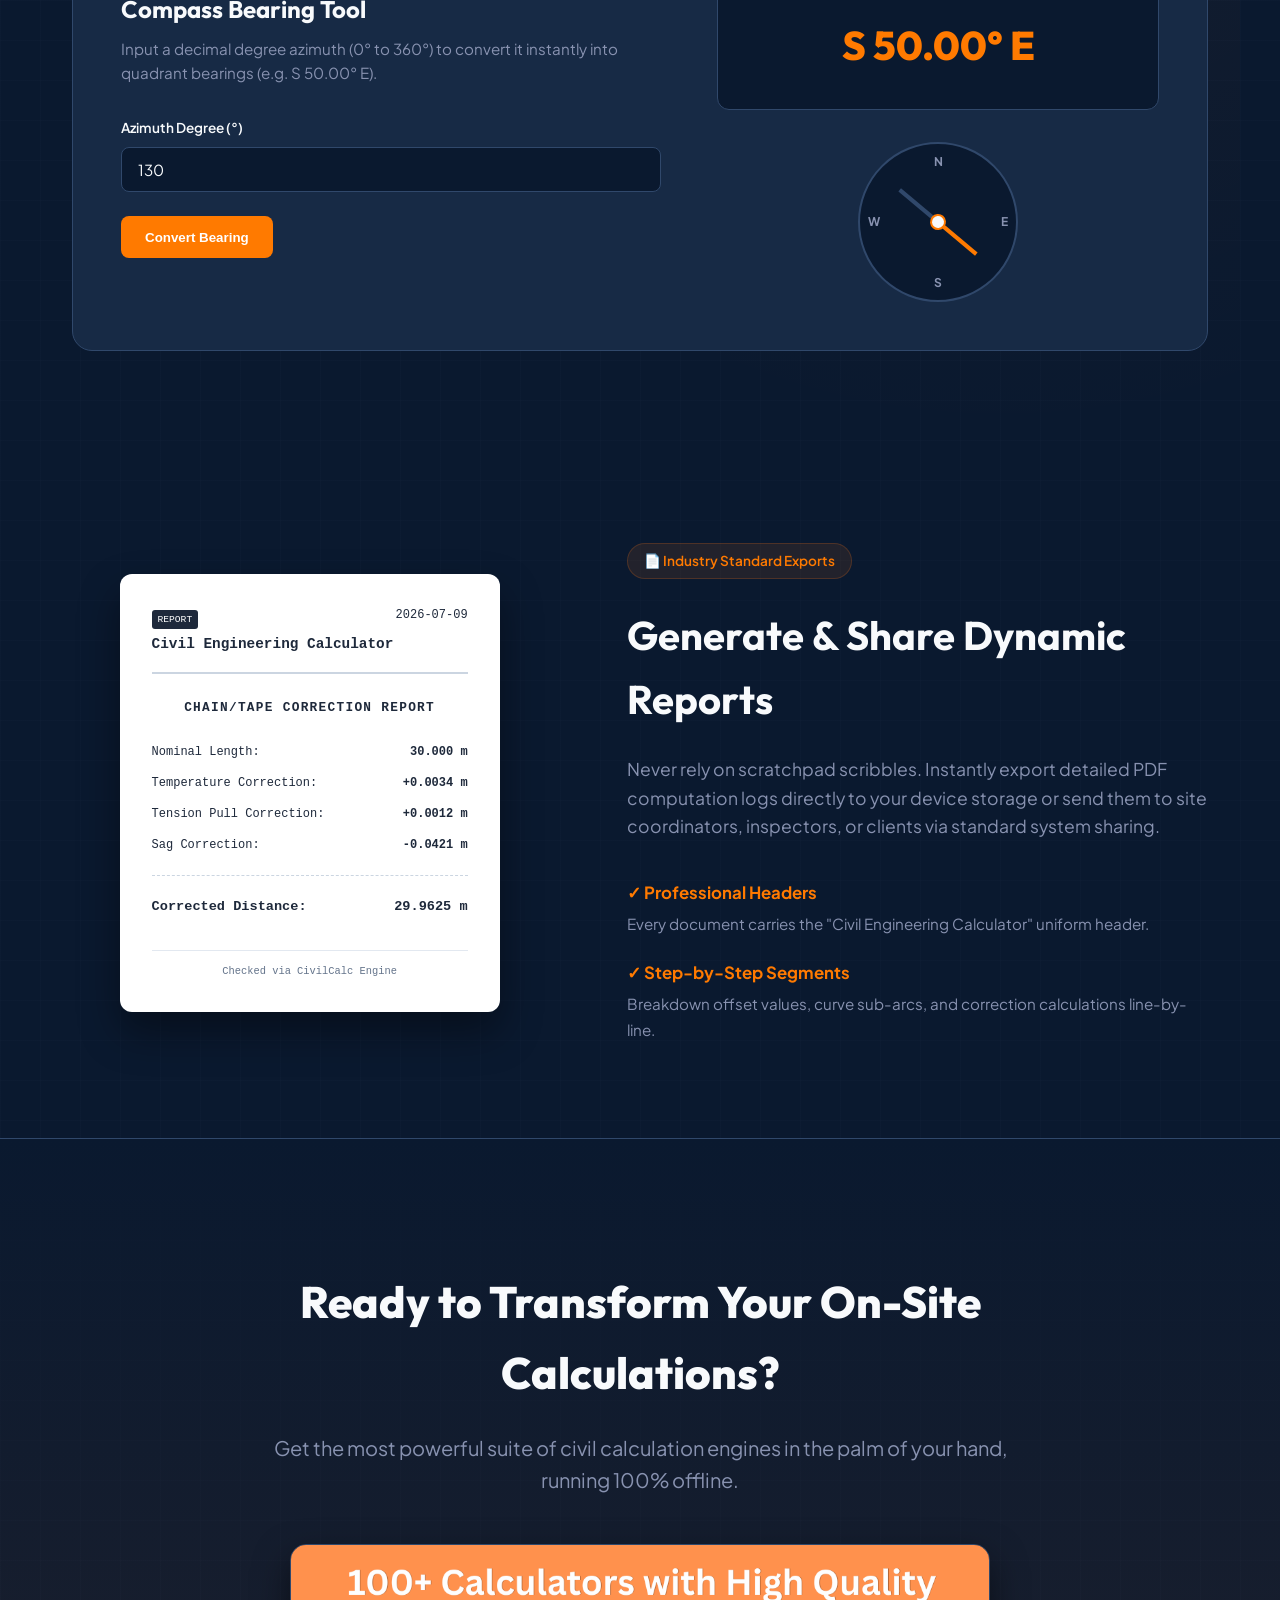
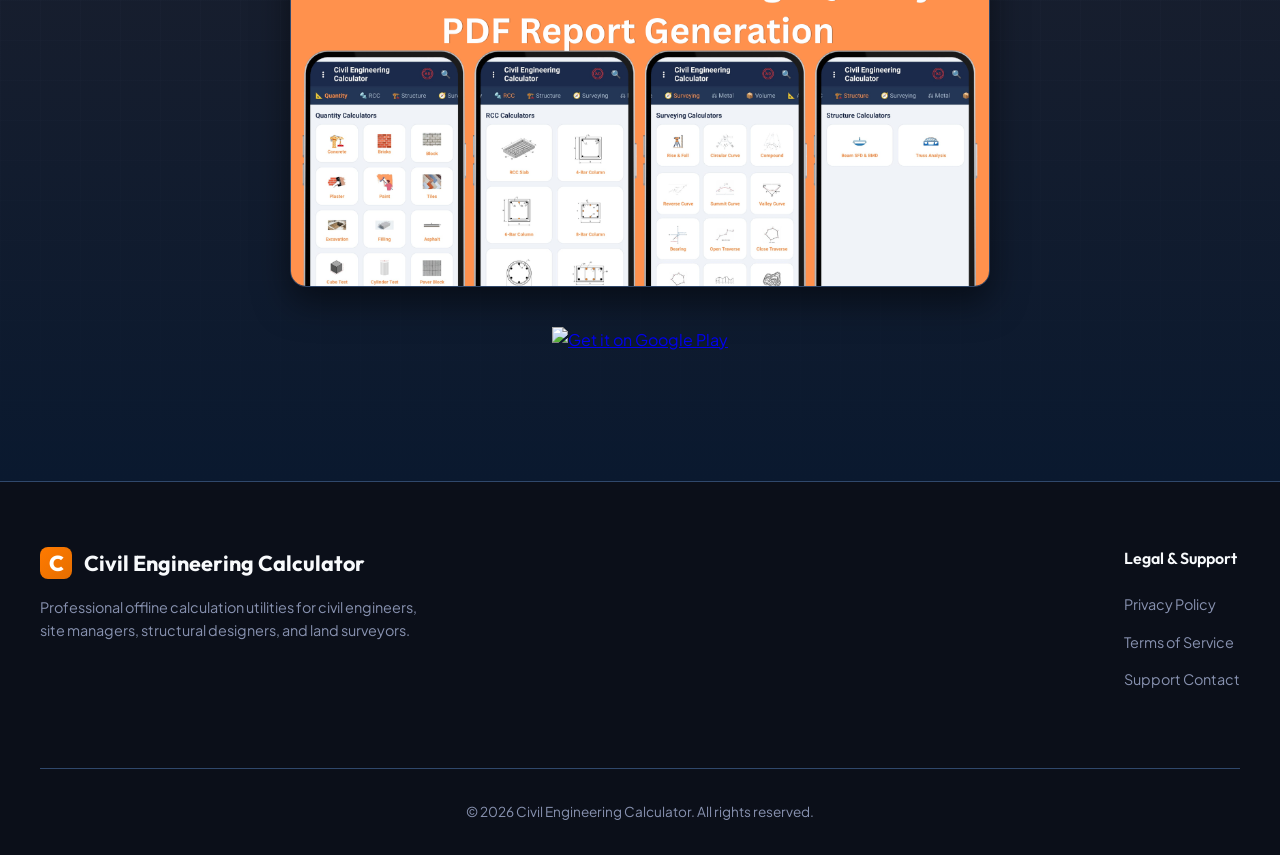
==== commit 338dc5af: "Update palette to Orange/Navy, add screenshots gallery, and integrate cover banner image" ====
--- a/index.html
+++ b/index.html
@@ -144,6 +144,49 @@
         </div>
     </section>
 
+    <!-- App Screenshots Gallery -->
+    <section class="gallery-section">
+        <div class="section-header">
+            <h2>Real-Time App Showcase</h2>
+            <p>Take a look at the actual interfaces, visual contour map configurations, structural analyses, and estimating screens.</p>
+        </div>
+        <div class="gallery-grid">
+            <div class="gallery-item">
+                <img src="survey_tools.png" alt="Surveying Suite Menu">
+                <div class="gallery-caption">Surveying Suite Menu</div>
+            </div>
+            <div class="gallery-item">
+                <img src="contour_plots.png" alt="IDW Contour Isolines">
+                <div class="gallery-caption">Dynamic IDW Contour Plots</div>
+            </div>
+            <div class="gallery-item">
+                <img src="beam_analysis.png" alt="Beam SFD/BMD deflection calculations">
+                <div class="gallery-caption">Beam Deflection & BMD/SFD</div>
+            </div>
+            <div class="gallery-item">
+                <img src="quantity_estimation.png" alt="Quantity Estimation Menu">
+                <div class="gallery-caption">Quantity Estimation Menu</div>
+            </div>
+            <div class="gallery-item">
+                <img src="rise_and_fall.png" alt="Rise & Fall Levelling Calculations">
+                <div class="gallery-caption">Rise & Fall Level Book</div>
+            </div>
+            <div class="gallery-item">
+                <img src="truss_analysis.png" alt="Truss Deflection and Force Limits">
+                <div class="gallery-caption">Truss Deflection Limits</div>
+            </div>
+            <div class="gallery-item">
+                <img src="metal_section_calculator.png" alt="Metal Section Properties Calculator">
+                <div class="gallery-caption">Metal Section Properties</div>
+            </div>
+            <div class="gallery-item">
+                <img src="unit_converter.png" alt="Engineering Units Conversion">
+                <div class="gallery-caption">Dynamic Unit Selector</div>
+            </div>
+        </div>
+    </section>
+
+
     <!-- Interactive Trial Playground -->
     <section id="playground" class="playground-section">
         <div class="section-header">
@@ -318,6 +361,9 @@
         <div class="download-container">
             <h2>Ready to Transform Your On-Site Calculations?</h2>
             <p>Get the most powerful suite of civil calculation engines in the palm of your hand, running 100% offline.</p>
+            <div class="cover-image-container">
+                <img src="cover_image.png" alt="Civil Engineering Calculator Dashboard" class="cover-banner-img">
+            </div>
             <div class="download-actions">
                 <a href="#" class="download-btn-badge">
                     <img src="https://upload.wikimedia.org/wikipedia/commons/7/78/Google_Play_Store_badge_EN.svg" alt="Get it on Google Play">
--- a/style.css
+++ b/style.css
@@ -1,17 +1,17 @@
 /* General & Layout Variables */
 :root {
-    --primary: #f97316;
-    --primary-hover: #ea580c;
-    --primary-glow: rgba(249, 115, 22, 0.2);
-    --bg-dark: #0f172a;
-    --bg-card: #1e293b;
-    --bg-input: #0f172a;
+    --primary: #ff7a00;
+    --primary-hover: #e66e00;
+    --primary-glow: rgba(255, 122, 0, 0.2);
+    --bg-dark: #0a192f;
+    --bg-card: #172a45;
+    --bg-input: #0a192f;
     --text-light: #f8fafc;
-    --text-muted: #94a3b8;
-    --border-color: #334155;
+    --text-muted: #8892b0;
+    --border-color: #30486b;
     --font-heading: 'Outfit', sans-serif;
     --font-body: 'Plus Jakarta Sans', sans-serif;
-    --glow-color: rgba(249, 115, 22, 0.1);
+    --glow-color: rgba(255, 122, 0, 0.1);
 }
 
 * {
@@ -991,3 +991,71 @@
         gap: 2rem;
     }
 }
+
+/* Gallery Section Styling */
+.gallery-section {
+    padding: 6rem 2rem;
+    max-width: 1200px;
+    margin: 0 auto;
+    border-top: 1px solid var(--border-color);
+}
+
+.gallery-grid {
+    display: grid;
+    grid-template-columns: repeat(auto-fit, minmax(280px, 1fr));
+    gap: 2rem;
+    margin-top: 3rem;
+}
+
+.gallery-item {
+    background-color: var(--bg-card);
+    border: 1px solid var(--border-color);
+    border-radius: 16px;
+    overflow: hidden;
+    transition: transform 0.3s ease, border-color 0.3s ease;
+    display: flex;
+    flex-direction: column;
+}
+
+.gallery-item img {
+    width: 100%;
+    height: auto;
+    object-fit: cover;
+    border-bottom: 1px solid var(--border-color);
+    transition: transform 0.3s ease;
+}
+
+.gallery-item:hover img {
+    transform: scale(1.03);
+}
+
+.gallery-item:hover {
+    transform: translateY(-5px);
+    border-color: var(--primary);
+}
+
+.gallery-caption {
+    padding: 1.25rem;
+    font-family: var(--font-heading);
+    font-weight: 600;
+    font-size: 1rem;
+    color: var(--text-light);
+    text-align: center;
+    background-color: rgba(15, 23, 42, 0.2);
+}
+
+.cover-image-container {
+    margin: 2.5rem auto;
+    max-width: 700px;
+    border-radius: 16px;
+    overflow: hidden;
+    box-shadow: 0 15px 35px rgba(0, 0, 0, 0.5);
+    border: 1px solid var(--border-color);
+}
+
+.cover-banner-img {
+    width: 100%;
+    height: auto;
+    display: block;
+}
+
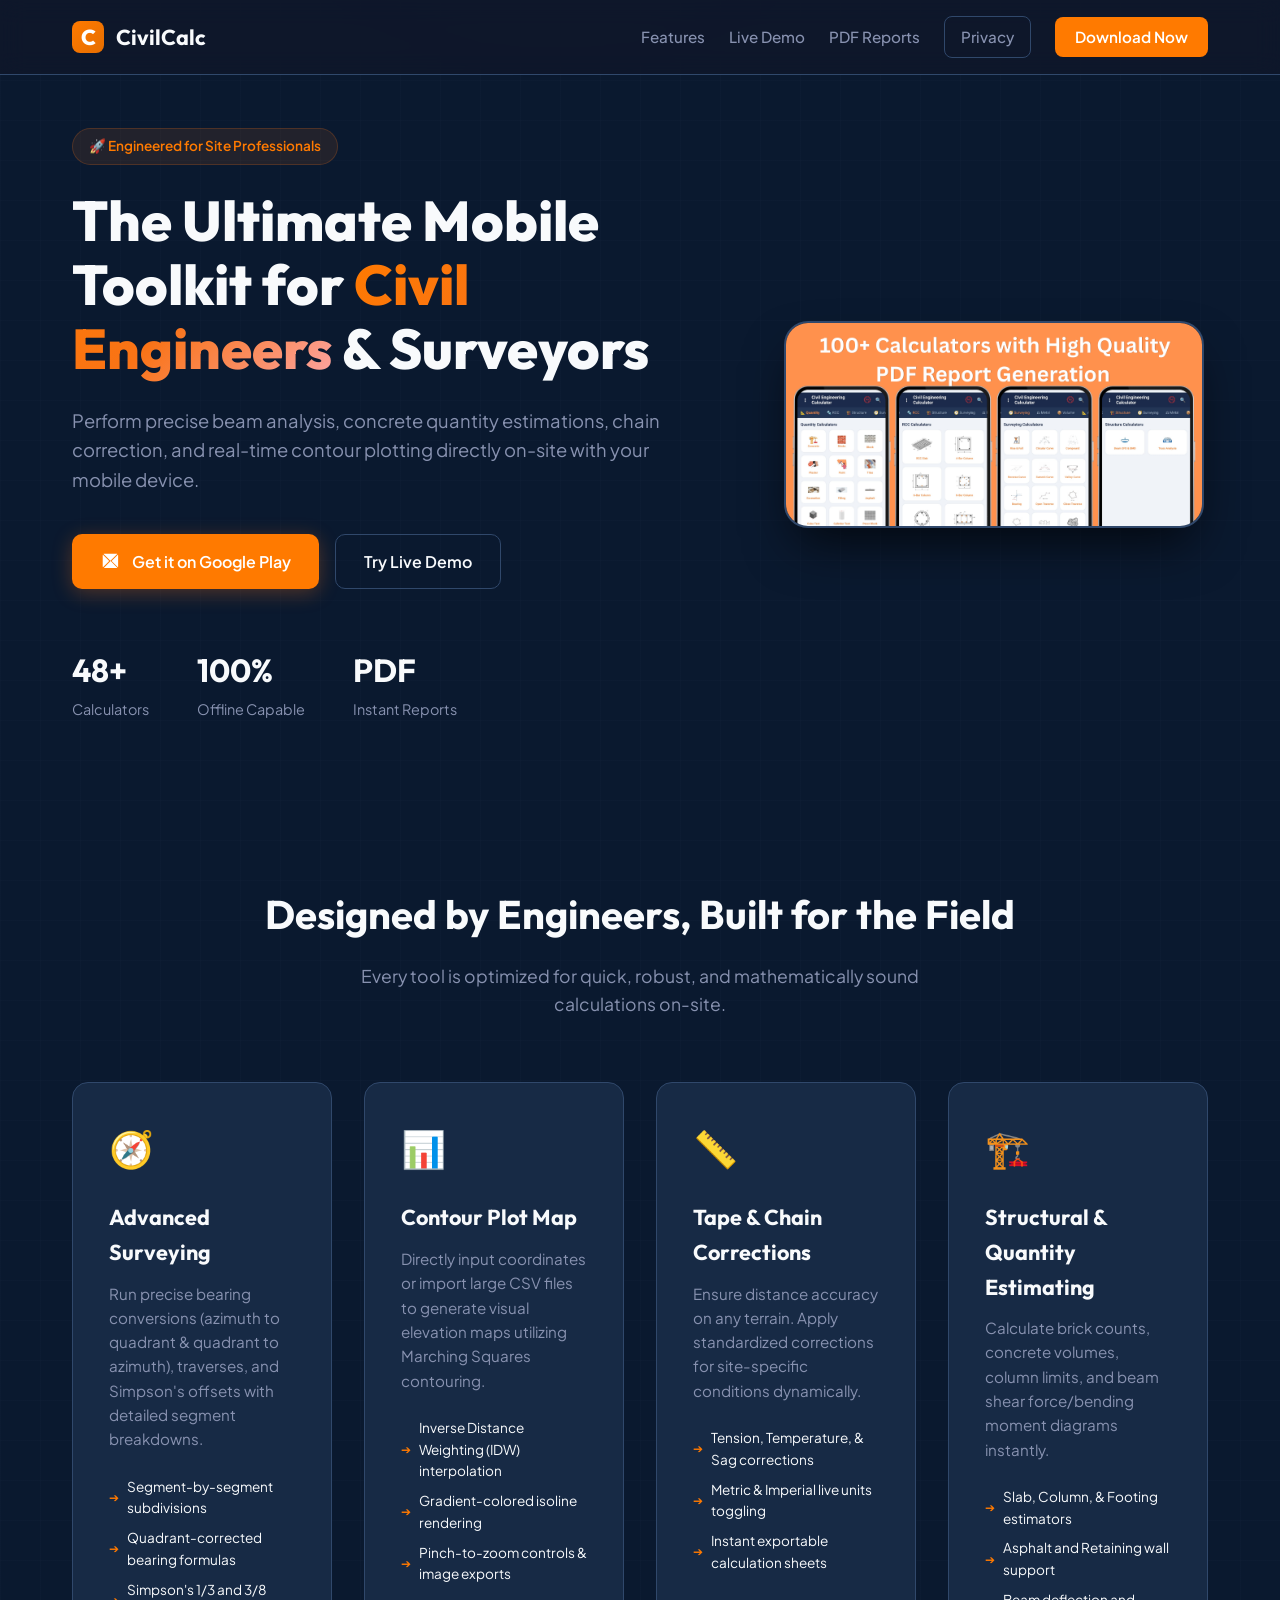
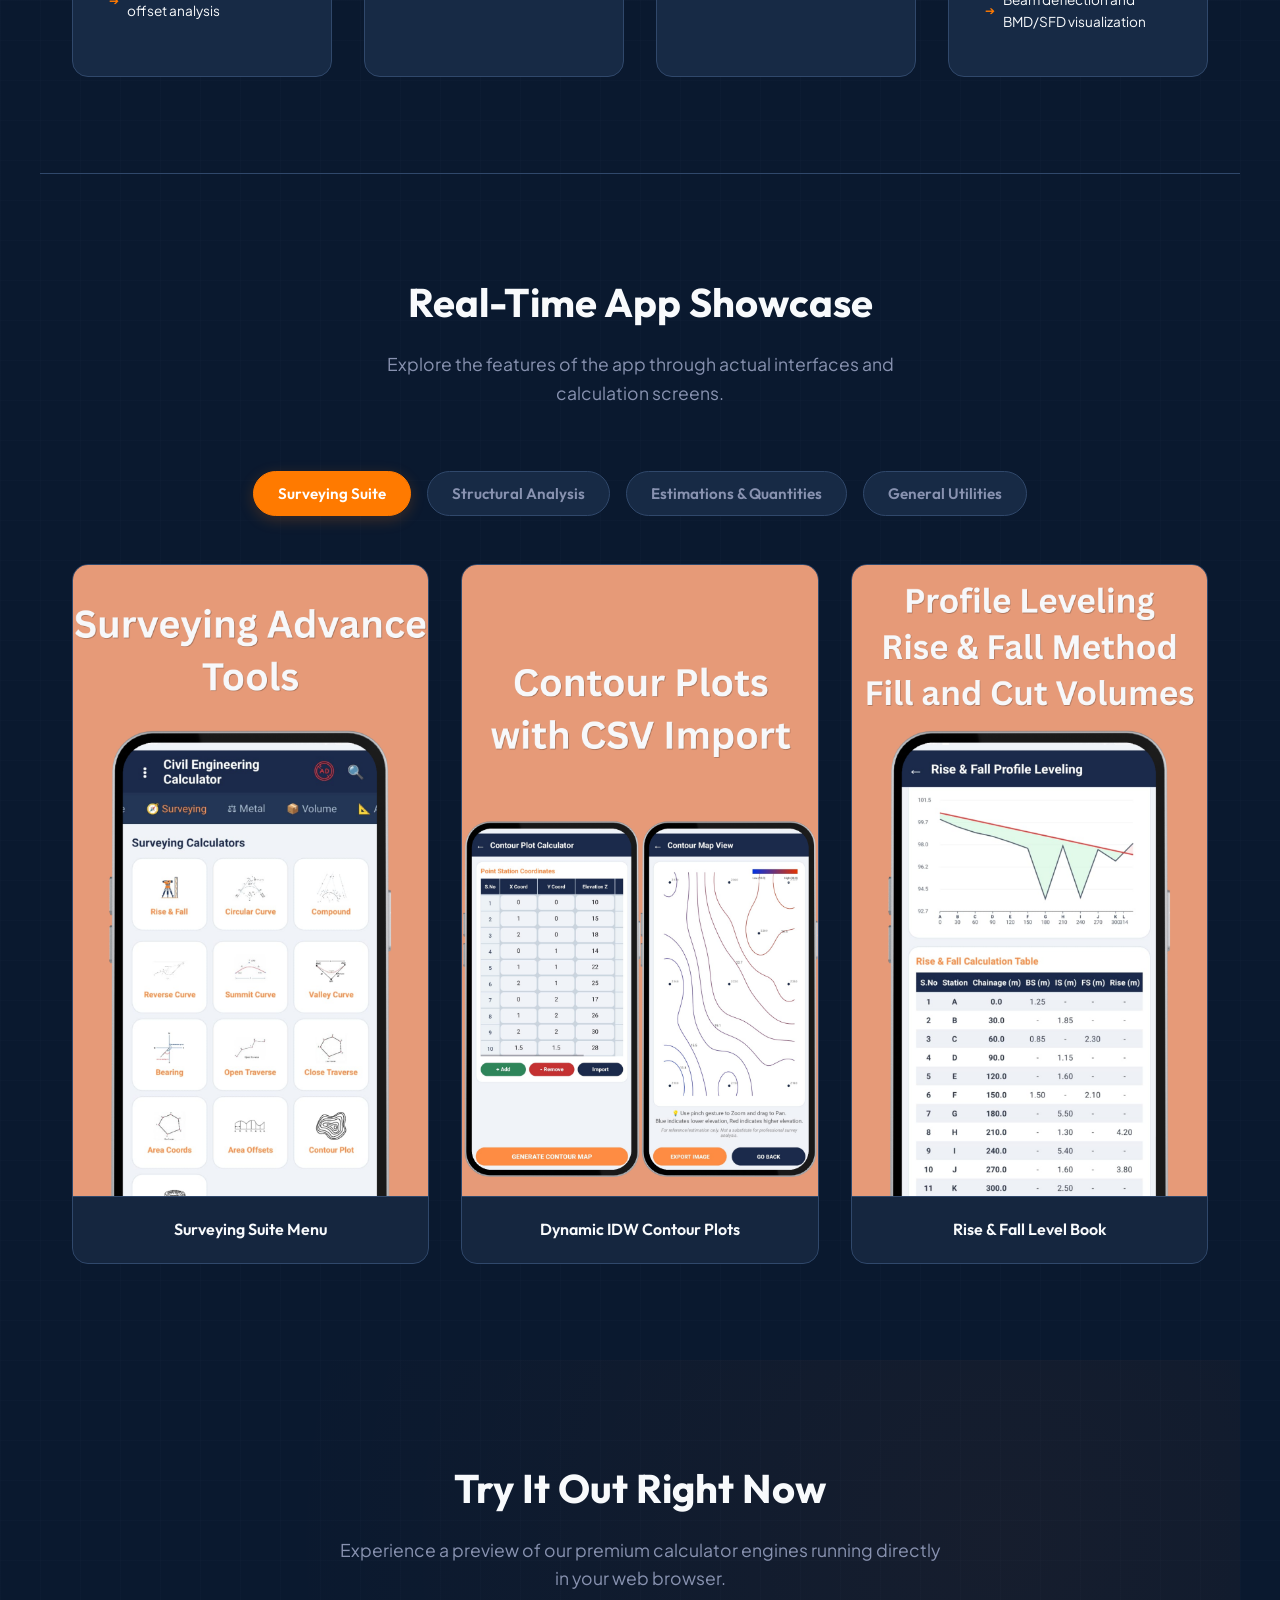
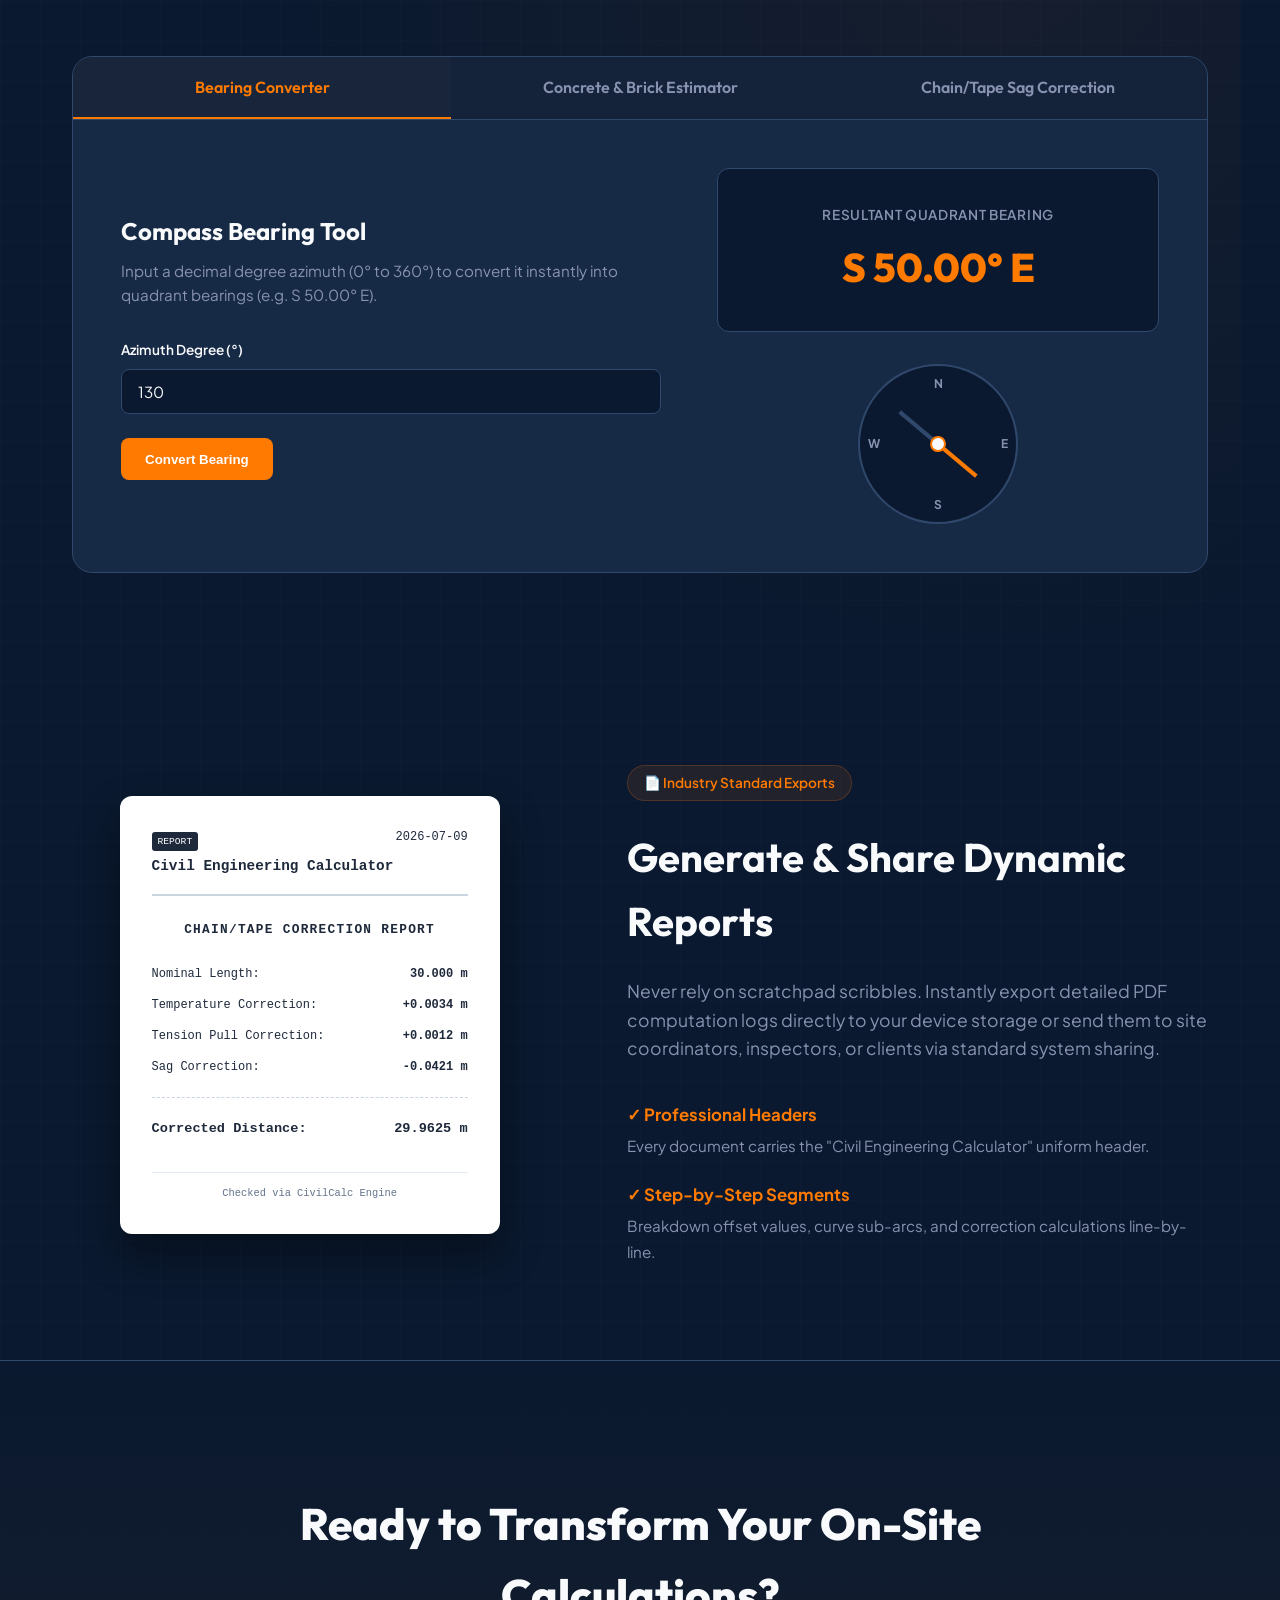
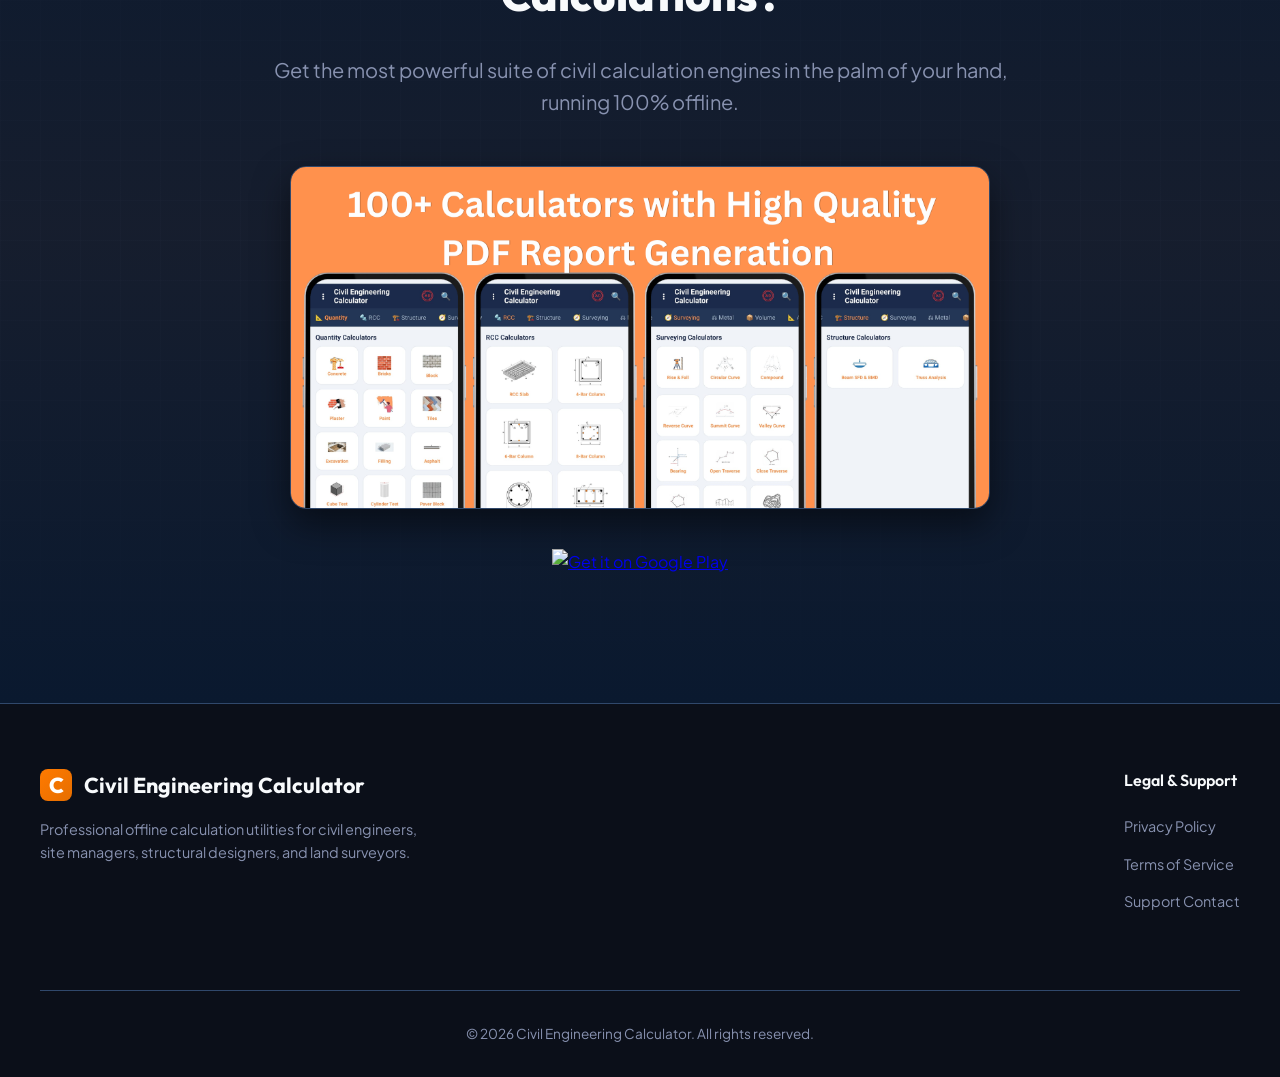
==== commit aa4002a8: "Configure Hero poster, add categorized screenshot tabs, and update email address to mustansarh192@gm" ====
--- a/index.html
+++ b/index.html
@@ -64,31 +64,8 @@
                 </div>
             </div>
             <div class="hero-visual">
-                <div class="device-mockup">
-                    <div class="device-screen">
-                        <div class="app-header">
-                            <span class="app-title">Civil Engineering Calculator</span>
-                            <div class="status-indicator">● Active</div>
-                        </div>
-                        <div class="mockup-tab-title">Contour Plot Generator</div>
-                        <div class="canvas-container">
-                            <canvas id="hero-contour-canvas" width="300" height="240"></canvas>
-                            <div class="canvas-legend">
-                                <div class="legend-title">Elevation (m)</div>
-                                <div class="legend-scale">
-                                    <div class="scale-bar"></div>
-                                    <div class="scale-labels">
-                                        <span>150m (High)</span>
-                                        <span>90m (Low)</span>
-                                    </div>
-                                </div>
-                            </div>
-                        </div>
-                        <div class="mockup-controls">
-                            <button id="regenerate-contour-btn" class="mockup-btn">Regenerate Grid</button>
-                            <div class="coordinate-readout">X: <span id="mock-x">12.4</span>, Y: <span id="mock-y">8.9</span>, Z: <span id="mock-z">112m</span></div>
-                        </div>
-                    </div>
+                <div class="hero-poster-container">
+                    <img src="cover_image.png" alt="Civil Engineering Calculator Poster" class="hero-poster-img">
                 </div>
             </div>
         </div>
@@ -148,40 +125,79 @@
     <section class="gallery-section">
         <div class="section-header">
             <h2>Real-Time App Showcase</h2>
-            <p>Take a look at the actual interfaces, visual contour map configurations, structural analyses, and estimating screens.</p>
-        </div>
-        <div class="gallery-grid">
-            <div class="gallery-item">
-                <img src="survey_tools.png" alt="Surveying Suite Menu">
-                <div class="gallery-caption">Surveying Suite Menu</div>
-            </div>
-            <div class="gallery-item">
-                <img src="contour_plots.png" alt="IDW Contour Isolines">
-                <div class="gallery-caption">Dynamic IDW Contour Plots</div>
-            </div>
-            <div class="gallery-item">
-                <img src="beam_analysis.png" alt="Beam SFD/BMD deflection calculations">
-                <div class="gallery-caption">Beam Deflection & BMD/SFD</div>
-            </div>
-            <div class="gallery-item">
-                <img src="quantity_estimation.png" alt="Quantity Estimation Menu">
-                <div class="gallery-caption">Quantity Estimation Menu</div>
-            </div>
-            <div class="gallery-item">
-                <img src="rise_and_fall.png" alt="Rise & Fall Levelling Calculations">
-                <div class="gallery-caption">Rise & Fall Level Book</div>
-            </div>
-            <div class="gallery-item">
-                <img src="truss_analysis.png" alt="Truss Deflection and Force Limits">
-                <div class="gallery-caption">Truss Deflection Limits</div>
-            </div>
-            <div class="gallery-item">
-                <img src="metal_section_calculator.png" alt="Metal Section Properties Calculator">
-                <div class="gallery-caption">Metal Section Properties</div>
-            </div>
-            <div class="gallery-item">
-                <img src="unit_converter.png" alt="Engineering Units Conversion">
-                <div class="gallery-caption">Dynamic Unit Selector</div>
+            <p>Explore the features of the app through actual interfaces and calculation screens.</p>
+        </div>
+        
+        <!-- Gallery Tabs -->
+        <div class="gallery-tabs">
+            <button class="gallery-tab-btn active" onclick="switchGalleryTab('surveying')">Surveying Suite</button>
+            <button class="gallery-tab-btn" onclick="switchGalleryTab('structural')">Structural Analysis</button>
+            <button class="gallery-tab-btn" onclick="switchGalleryTab('estimations')">Estimations & Quantities</button>
+            <button class="gallery-tab-btn" onclick="switchGalleryTab('general')">General Utilities</button>
+        </div>
+
+        <!-- Tab contents -->
+        <div id="gallery-surveying" class="gallery-tab-content active">
+            <div class="gallery-grid">
+                <div class="gallery-item">
+                    <img src="survey_tools.png" alt="Surveying Suite Menu">
+                    <div class="gallery-caption">Surveying Suite Menu</div>
+                </div>
+                <div class="gallery-item">
+                    <img src="contour_plots.png" alt="IDW Contour Isolines">
+                    <div class="gallery-caption">Dynamic IDW Contour Plots</div>
+                </div>
+                <div class="gallery-item">
+                    <img src="rise_and_fall.png" alt="Rise & Fall Levelling Calculations">
+                    <div class="gallery-caption">Rise & Fall Level Book</div>
+                </div>
+            </div>
+        </div>
+
+        <div id="gallery-structural" class="gallery-tab-content">
+            <div class="gallery-grid">
+                <div class="gallery-item">
+                    <img src="beam_analysis.png" alt="Beam SFD/BMD deflection calculations">
+                    <div class="gallery-caption">Beam Deflection & BMD/SFD</div>
+                </div>
+                <div class="gallery-item">
+                    <img src="truss_analysis.png" alt="Truss Deflection and Force Limits">
+                    <div class="gallery-caption">Truss Deflection Limits</div>
+                </div>
+                <div class="gallery-item">
+                    <img src="metal_section_calculator.png" alt="Metal Section Properties Calculator">
+                    <div class="gallery-caption">Metal Section Properties</div>
+                </div>
+            </div>
+        </div>
+
+        <div id="gallery-estimations" class="gallery-tab-content">
+            <div class="gallery-grid">
+                <div class="gallery-item">
+                    <img src="quantity_estimation.png" alt="Quantity Estimation Menu">
+                    <div class="gallery-caption">Quantity Estimation Menu</div>
+                </div>
+                <div class="gallery-item">
+                    <img src="rcc_estimation.png" alt="RCC concrete reinforcement volume">
+                    <div class="gallery-caption">RCC Reinforcement Estimations</div>
+                </div>
+                <div class="gallery-item">
+                    <img src="volume_calculations.png" alt="Construction Earthwork Volume Calculations">
+                    <div class="gallery-caption">Volume Earthwork calculations</div>
+                </div>
+                <div class="gallery-item">
+                    <img src="area_calculations.png" alt="Structural Area offset calculations">
+                    <div class="gallery-caption">Area Offset Calculations</div>
+                </div>
+            </div>
+        </div>
+
+        <div id="gallery-general" class="gallery-tab-content">
+            <div class="gallery-grid flex-center">
+                <div class="gallery-item" style="max-width: 380px; margin: 0 auto;">
+                    <img src="unit_converter.png" alt="Engineering Units Conversion">
+                    <div class="gallery-caption">Dynamic Unit Selector</div>
+                </div>
             </div>
         </div>
     </section>
@@ -387,7 +403,7 @@
                 <ul>
                     <li><a href="privacy.html">Privacy Policy</a></li>
                     <li><a href="#">Terms of Service</a></li>
-                    <li><a href="mailto:support@civilcalcapp.example.com">Support Contact</a></li>
+                    <li><a href="mailto:mustansarh192@gmail.com">Support Contact</a></li>
                 </ul>
             </div>
         </div>
--- a/style.css
+++ b/style.css
@@ -1059,3 +1059,71 @@
     display: block;
 }
 
+/* Hero Poster Styling */
+.hero-poster-container {
+    max-width: 420px;
+    border-radius: 24px;
+    overflow: hidden;
+    box-shadow: 0 25px 50px -12px rgba(0, 0, 0, 0.7);
+    border: 2px solid var(--border-color);
+    transition: transform 0.3s ease;
+}
+
+.hero-poster-container:hover {
+    transform: scale(1.02);
+}
+
+.hero-poster-img {
+    width: 100%;
+    height: auto;
+    display: block;
+}
+
+/* Gallery Tab Styling */
+.gallery-tabs {
+    display: flex;
+    justify-content: center;
+    gap: 1rem;
+    margin-top: 2rem;
+    flex-wrap: wrap;
+}
+
+.gallery-tab-btn {
+    background-color: var(--bg-card);
+    border: 1px solid var(--border-color);
+    color: var(--text-muted);
+    padding: 0.75rem 1.5rem;
+    font-family: var(--font-heading);
+    font-weight: 600;
+    font-size: 0.95rem;
+    border-radius: 50px;
+    cursor: pointer;
+    transition: all 0.25s ease;
+}
+
+.gallery-tab-btn.active, .gallery-tab-btn:hover {
+    background-color: var(--primary);
+    border-color: var(--primary);
+    color: white;
+    box-shadow: 0 4px 15px var(--primary-glow);
+}
+
+.gallery-tab-content {
+    display: none;
+    animation: fadeIn 0.4s ease-in-out;
+}
+
+.gallery-tab-content.active {
+    display: block;
+}
+
+.flex-center {
+    display: flex;
+    justify-content: center;
+}
+
+@keyframes fadeIn {
+    from { opacity: 0; transform: translateY(10px); }
+    to { opacity: 1; transform: translateY(0); }
+}
+
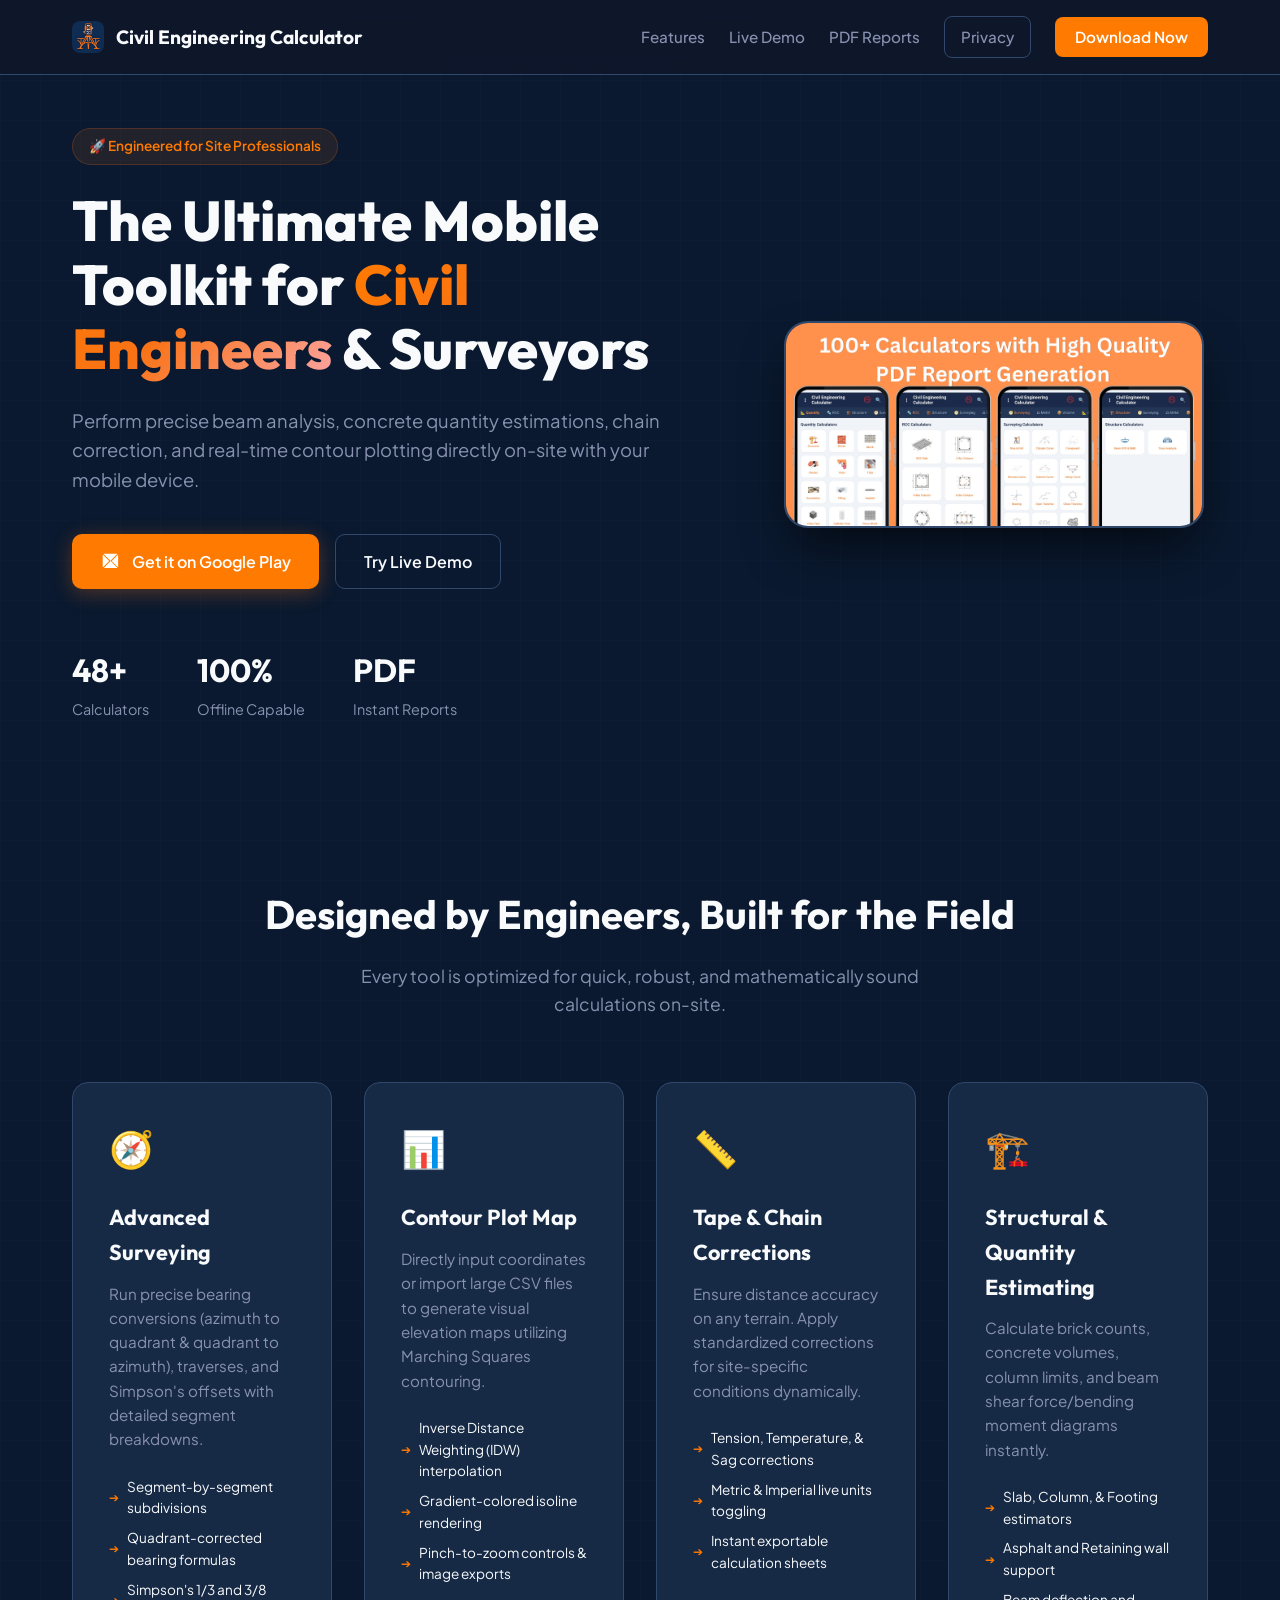
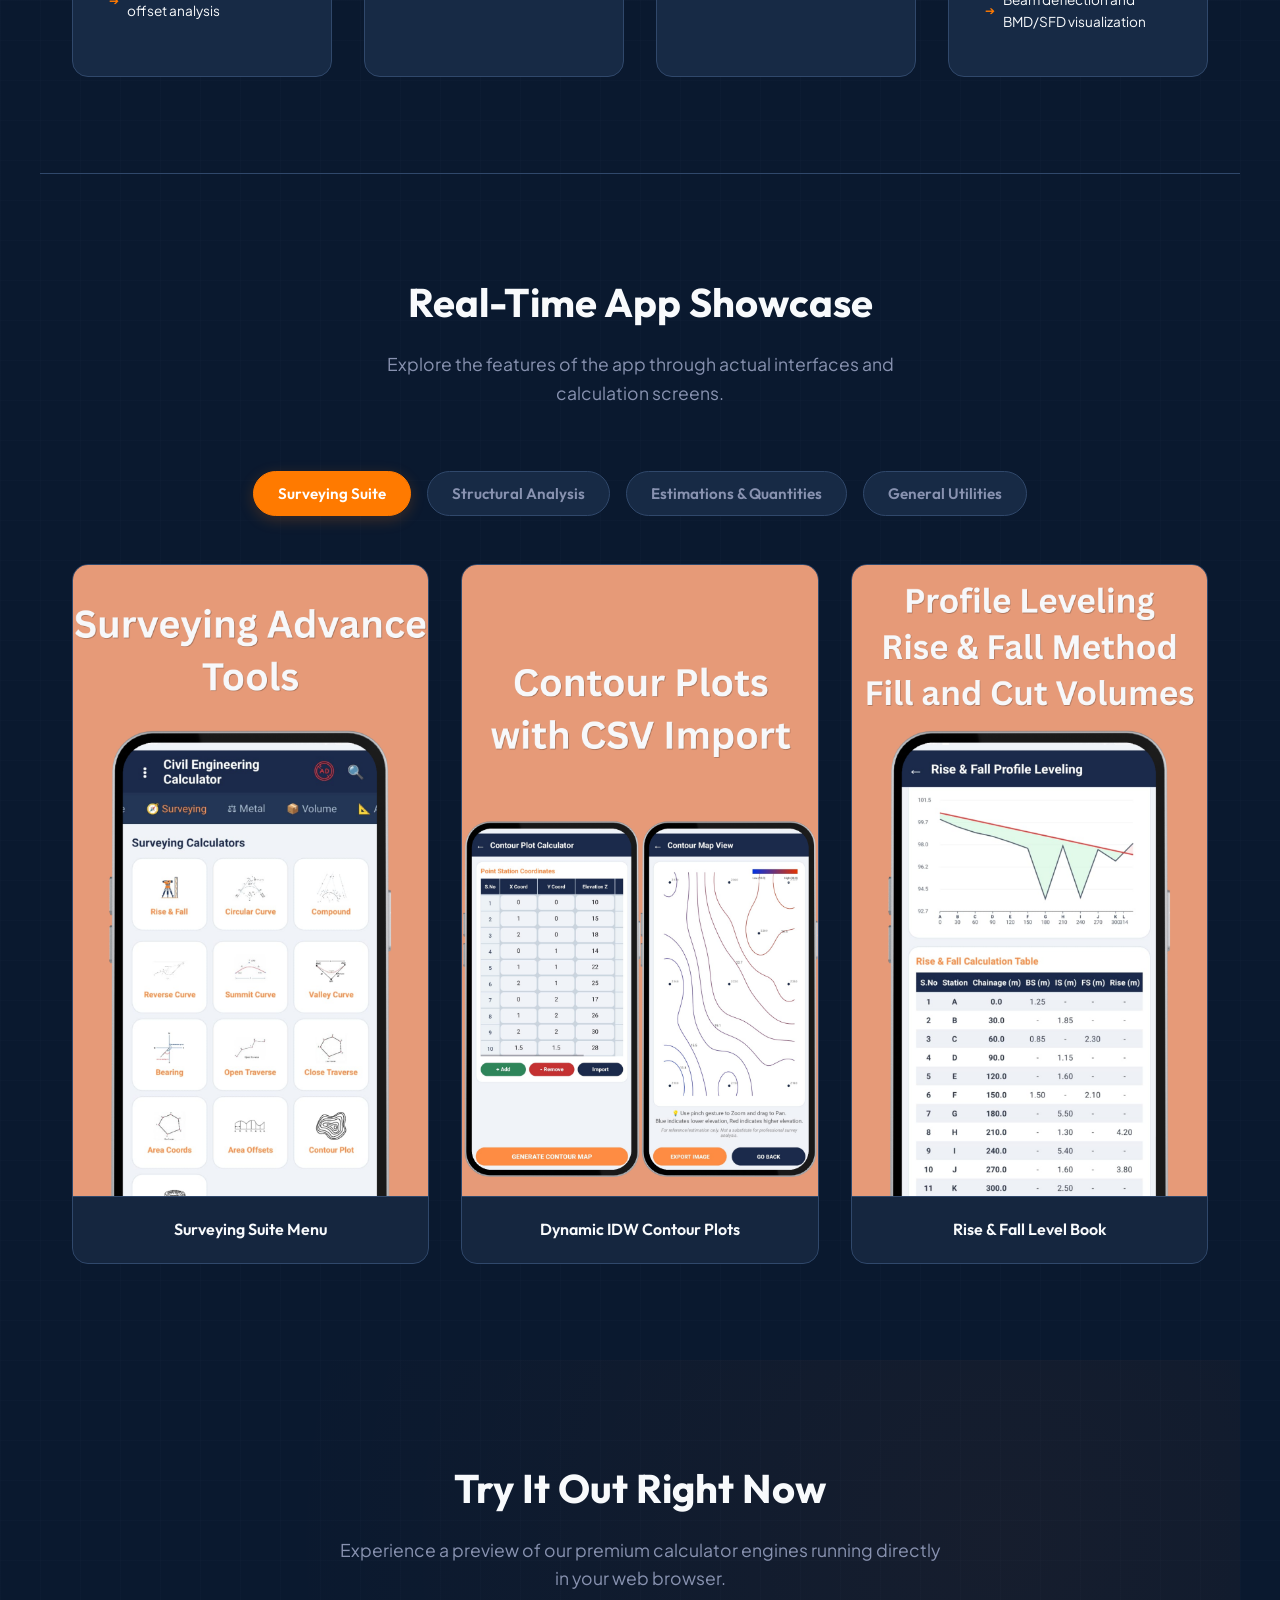
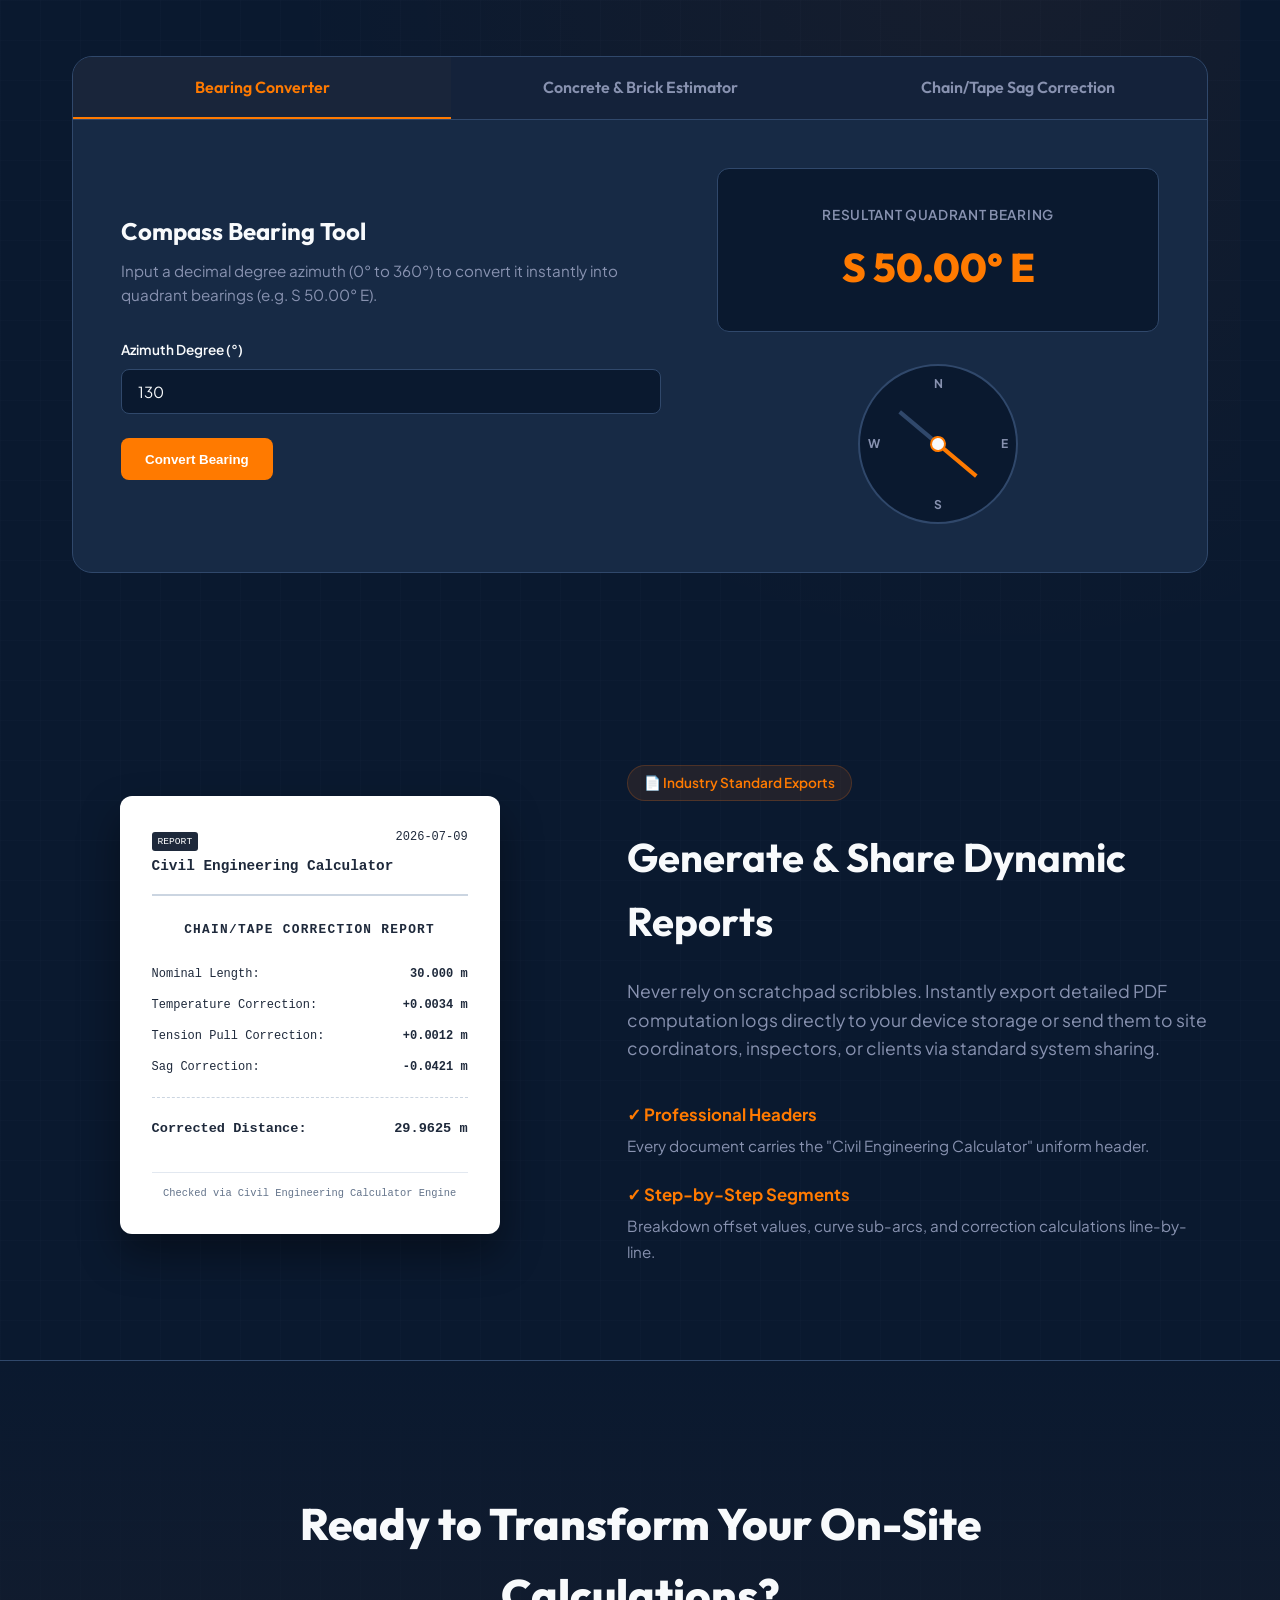
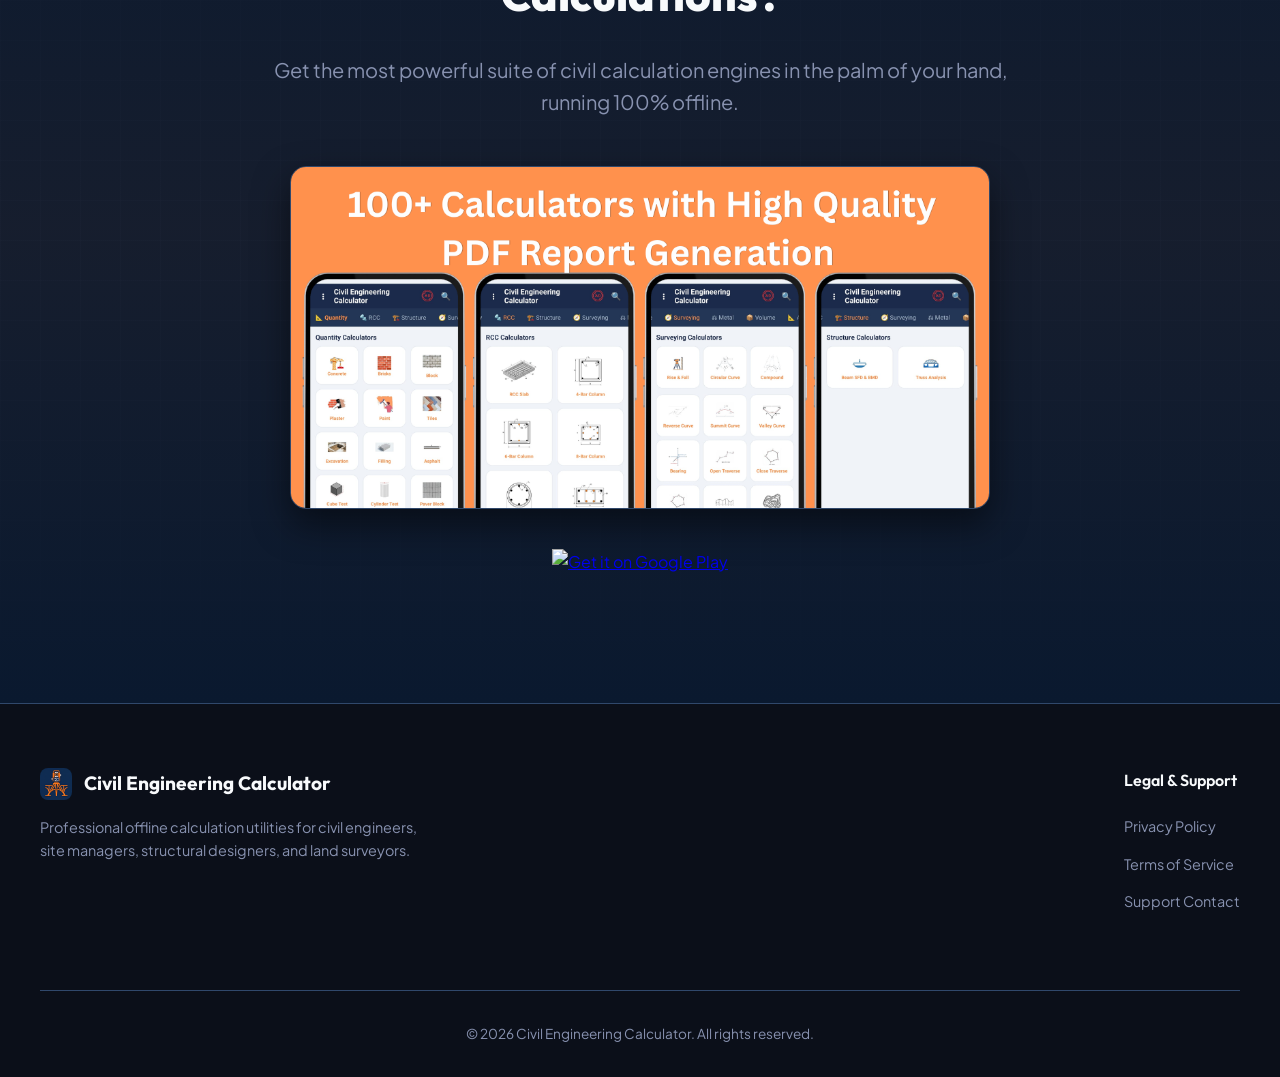
==== commit c4f0e8bc: "Update logo to icon_app.png and brand name to Civil Engineering Calculator" ====
--- a/index.html
+++ b/index.html
@@ -19,8 +19,8 @@
     <nav class="navbar">
         <div class="nav-container">
             <a href="#" class="logo">
-                <div class="logo-icon">C</div>
-                <span>CivilCalc</span>
+                <img src="icon_app.png" alt="Civil Engineering Calculator Logo" class="logo-img">
+                <span>Civil Engineering Calculator</span>
             </a>
             <div class="nav-links">
                 <a href="#features">Features</a>
@@ -350,7 +350,7 @@
                             <div class="pdf-divider"></div>
                             <div class="pdf-row total"><span>Corrected Distance:</span><strong>29.9625 m</strong></div>
                         </div>
-                        <div class="pdf-signature">Checked via CivilCalc Engine</div>
+                        <div class="pdf-signature">Checked via Civil Engineering Calculator Engine</div>
                     </div>
                 </div>
             </div>
@@ -393,7 +393,7 @@
         <div class="footer-container">
             <div class="footer-brand">
                 <div class="logo">
-                    <div class="logo-icon">C</div>
+                    <img src="icon_app.png" alt="Civil Engineering Calculator Logo" class="logo-img">
                     <span>Civil Engineering Calculator</span>
                 </div>
                 <p>Professional offline calculation utilities for civil engineers, site managers, structural designers, and land surveyors.</p>
--- a/style.css
+++ b/style.css
@@ -85,20 +85,15 @@
     color: var(--text-light);
     font-family: var(--font-heading);
     font-weight: 700;
-    font-size: 1.35rem;
+    font-size: 1.2rem;
     text-decoration: none;
 }
 
-.logo-icon {
+.logo-img {
     width: 32px;
     height: 32px;
-    background: linear-gradient(135deg, var(--primary), var(--primary-hover));
+    object-fit: contain;
     border-radius: 8px;
-    display: flex;
-    align-items: center;
-    justify-content: center;
-    color: white;
-    font-weight: 800;
 }
 
 .nav-links {
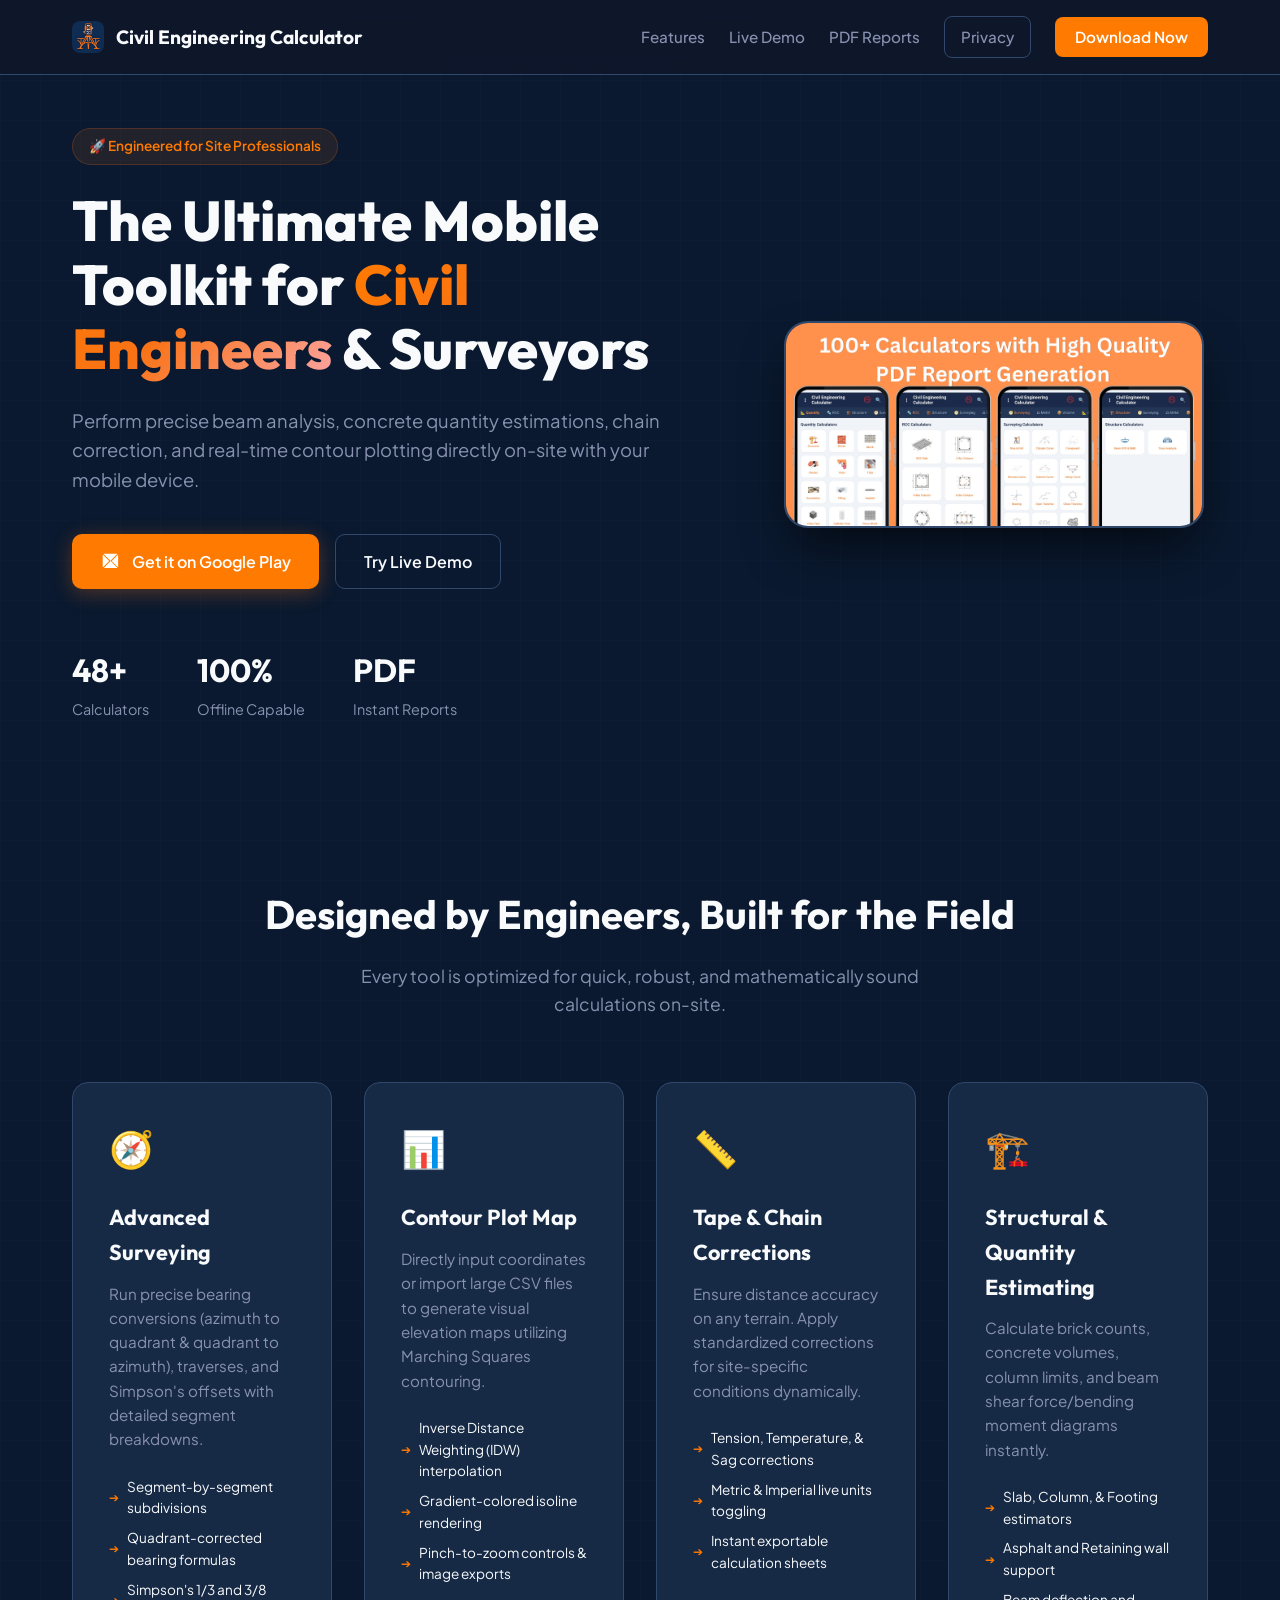
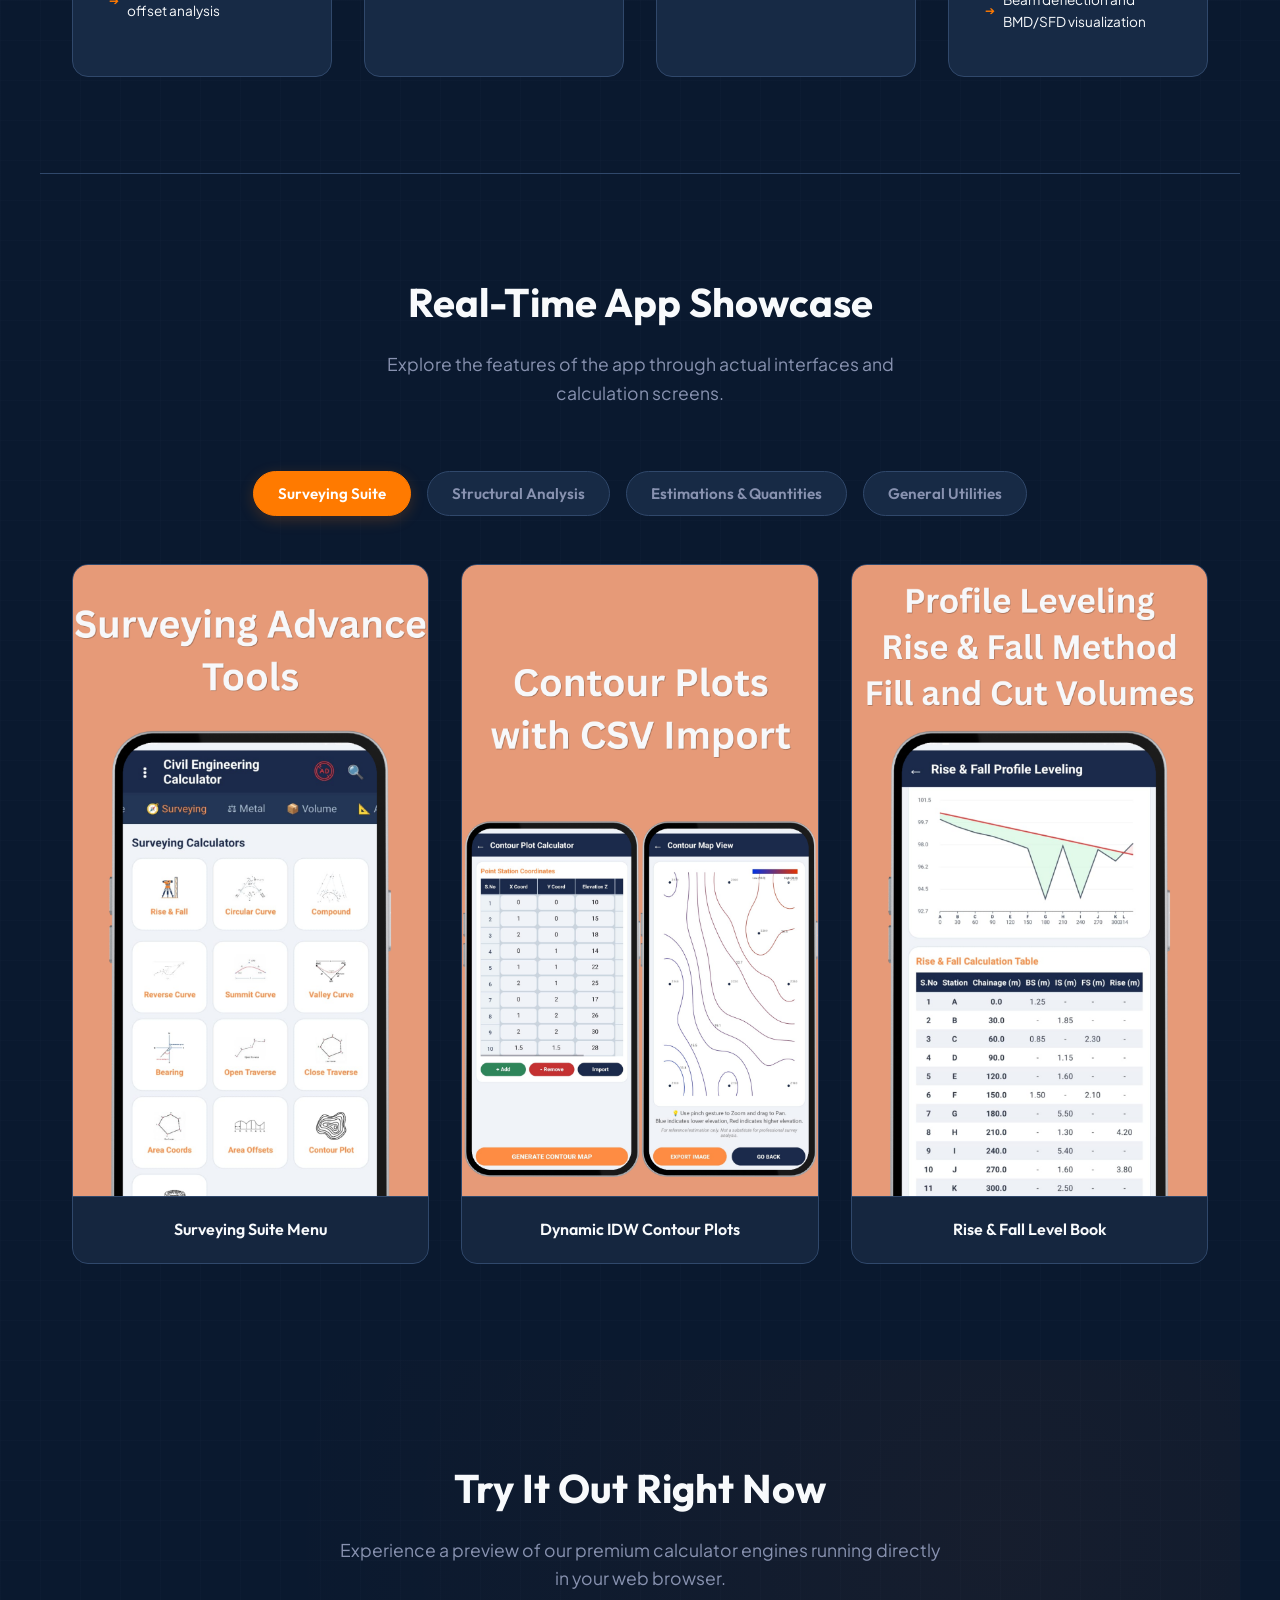
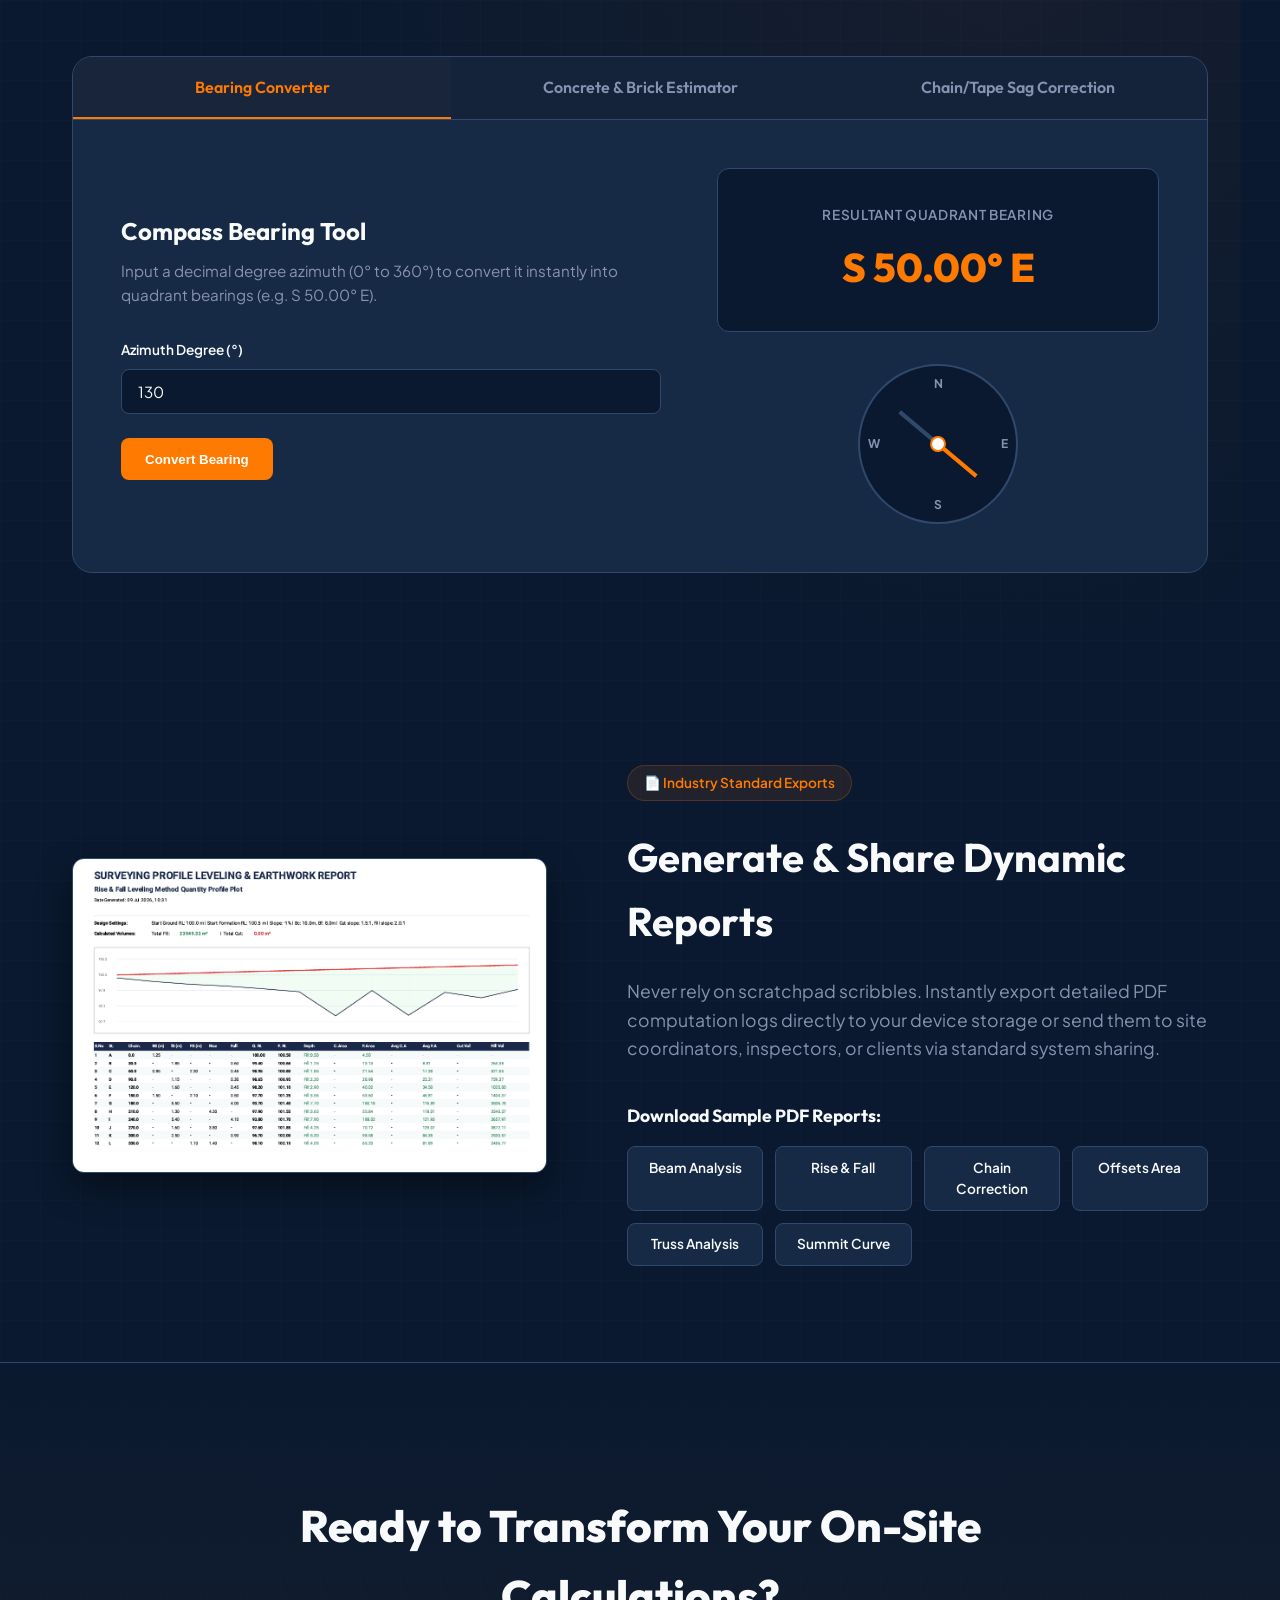
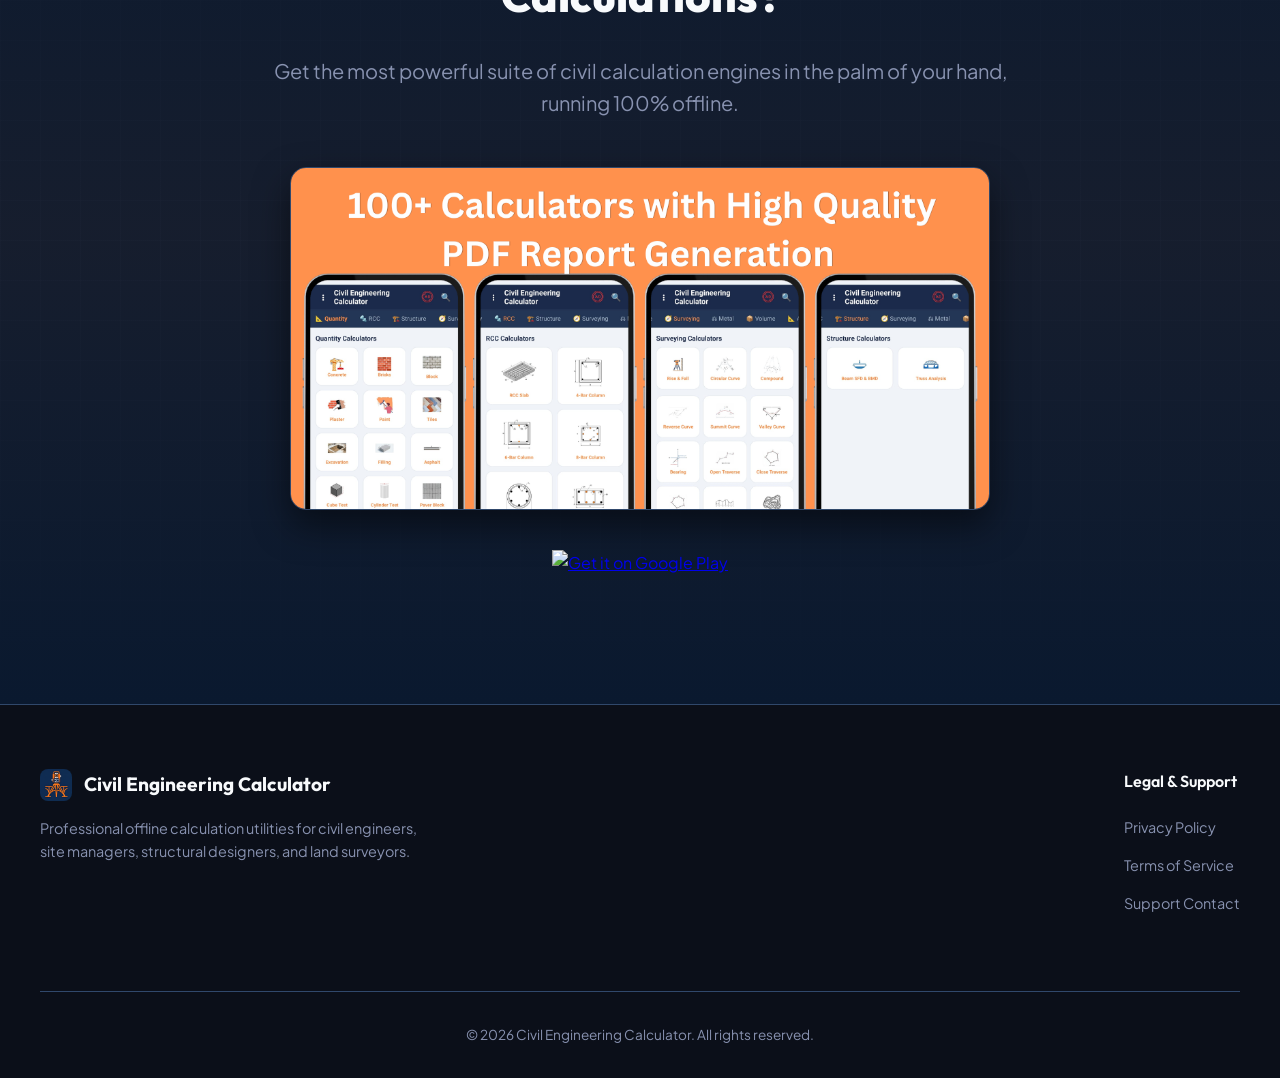
==== commit c32b6395: "Integrate PDF showcase screenshot, add PDF downloads, and force logo size constraints with inline st" ====
--- a/index.html
+++ b/index.html
@@ -19,7 +19,7 @@
     <nav class="navbar">
         <div class="nav-container">
             <a href="#" class="logo">
-                <img src="icon_app.png" alt="Civil Engineering Calculator Logo" class="logo-img">
+                <img src="icon_app.png" alt="Civil Engineering Calculator Logo" class="logo-img" style="width: 32px; height: 32px; object-fit: contain; border-radius: 8px; flex-shrink: 0;">
                 <span>Civil Engineering Calculator</span>
             </a>
             <div class="nav-links">
@@ -332,40 +332,21 @@
     <section id="reports" class="reports-section">
         <div class="reports-container">
             <div class="reports-visual">
-                <div class="pdf-card">
-                    <div class="pdf-header">
-                        <div class="pdf-title-block">
-                            <div class="pdf-tag">REPORT</div>
-                            <h4>Civil Engineering Calculator</h4>
-                        </div>
-                        <span class="pdf-date">2026-07-09</span>
-                    </div>
-                    <div class="pdf-body">
-                        <h5>CHAIN/TAPE CORRECTION REPORT</h5>
-                        <div class="pdf-data-table">
-                            <div class="pdf-row"><span>Nominal Length:</span><strong>30.000 m</strong></div>
-                            <div class="pdf-row"><span>Temperature Correction:</span><strong>+0.0034 m</strong></div>
-                            <div class="pdf-row"><span>Tension Pull Correction:</span><strong>+0.0012 m</strong></div>
-                            <div class="pdf-row"><span>Sag Correction:</span><strong>-0.0421 m</strong></div>
-                            <div class="pdf-divider"></div>
-                            <div class="pdf-row total"><span>Corrected Distance:</span><strong>29.9625 m</strong></div>
-                        </div>
-                        <div class="pdf-signature">Checked via Civil Engineering Calculator Engine</div>
-                    </div>
-                </div>
+                <img src="pdf_report_screenshot.png" alt="Civil Engineering Calculator PDF Report Screenshot" class="pdf-screenshot-img">
             </div>
             <div class="reports-content">
                 <div class="badge">📄 Industry Standard Exports</div>
                 <h2>Generate & Share Dynamic Reports</h2>
                 <p>Never rely on scratchpad scribbles. Instantly export detailed PDF computation logs directly to your device storage or send them to site coordinators, inspectors, or clients via standard system sharing.</p>
-                <div class="pdf-feature-list">
-                    <div class="pdf-feat-item">
-                        <strong>✓ Professional Headers</strong>
-                        <span>Every document carries the "Civil Engineering Calculator" uniform header.</span>
-                    </div>
-                    <div class="pdf-feat-item">
-                        <strong>✓ Step-by-Step Segments</strong>
-                        <span>Breakdown offset values, curve sub-arcs, and correction calculations line-by-line.</span>
+                <div class="pdf-downloads-section">
+                    <h4>Download Sample PDF Reports:</h4>
+                    <div class="pdf-links-grid">
+                        <a href="Beam_Analysis_Report_1783575007180.pdf" download class="pdf-link-btn">Beam Analysis</a>
+                        <a href="Rise_Fall_Report_1783575110148.pdf" download class="pdf-link-btn">Rise & Fall</a>
+                        <a href="Chain_Correction_Report_1783407310230.pdf" download class="pdf-link-btn">Chain Correction</a>
+                        <a href="Offsets_Area_Report_1783400236720.pdf" download class="pdf-link-btn">Offsets Area</a>
+                        <a href="TrussReport_1783561885840.pdf" download class="pdf-link-btn">Truss Analysis</a>
+                        <a href="Summit_Curve_Report_1783266093450.pdf" download class="pdf-link-btn">Summit Curve</a>
                     </div>
                 </div>
             </div>
@@ -393,7 +374,7 @@
         <div class="footer-container">
             <div class="footer-brand">
                 <div class="logo">
-                    <img src="icon_app.png" alt="Civil Engineering Calculator Logo" class="logo-img">
+                    <img src="icon_app.png" alt="Civil Engineering Calculator Logo" class="logo-img" style="width: 32px; height: 32px; object-fit: contain; border-radius: 8px; flex-shrink: 0;">
                     <span>Civil Engineering Calculator</span>
                 </div>
                 <p>Professional offline calculation utilities for civil engineers, site managers, structural designers, and land surveyors.</p>
--- a/style.css
+++ b/style.css
@@ -1122,3 +1122,56 @@
     to { opacity: 1; transform: translateY(0); }
 }
 
+/* PDF Screenshot & Links Styling */
+.pdf-screenshot-img {
+    max-width: 100%;
+    height: auto;
+    border-radius: 12px;
+    box-shadow: 0 15px 35px rgba(0, 0, 0, 0.4);
+    border: 1px solid var(--border-color);
+    transition: transform 0.3s ease;
+}
+
+.pdf-screenshot-img:hover {
+    transform: translateY(-5px);
+}
+
+.pdf-downloads-section {
+    margin-top: 2rem;
+}
+
+.pdf-downloads-section h4 {
+    font-family: var(--font-heading);
+    font-size: 1.1rem;
+    margin-bottom: 1rem;
+    color: var(--text-light);
+}
+
+.pdf-links-grid {
+    display: grid;
+    grid-template-columns: repeat(auto-fit, minmax(130px, 1fr));
+    gap: 0.75rem;
+}
+
+.pdf-link-btn {
+    display: inline-block;
+    background-color: var(--bg-card);
+    border: 1px solid var(--border-color);
+    color: var(--text-light);
+    padding: 0.6rem 0.8rem;
+    border-radius: 8px;
+    font-size: 0.85rem;
+    font-weight: 600;
+    text-align: center;
+    text-decoration: none;
+    transition: all 0.2s ease;
+}
+
+.pdf-link-btn:hover {
+    background-color: var(--primary);
+    border-color: var(--primary);
+    color: white;
+    transform: translateY(-2px);
+    box-shadow: 0 4px 12px var(--primary-glow);
+}
+
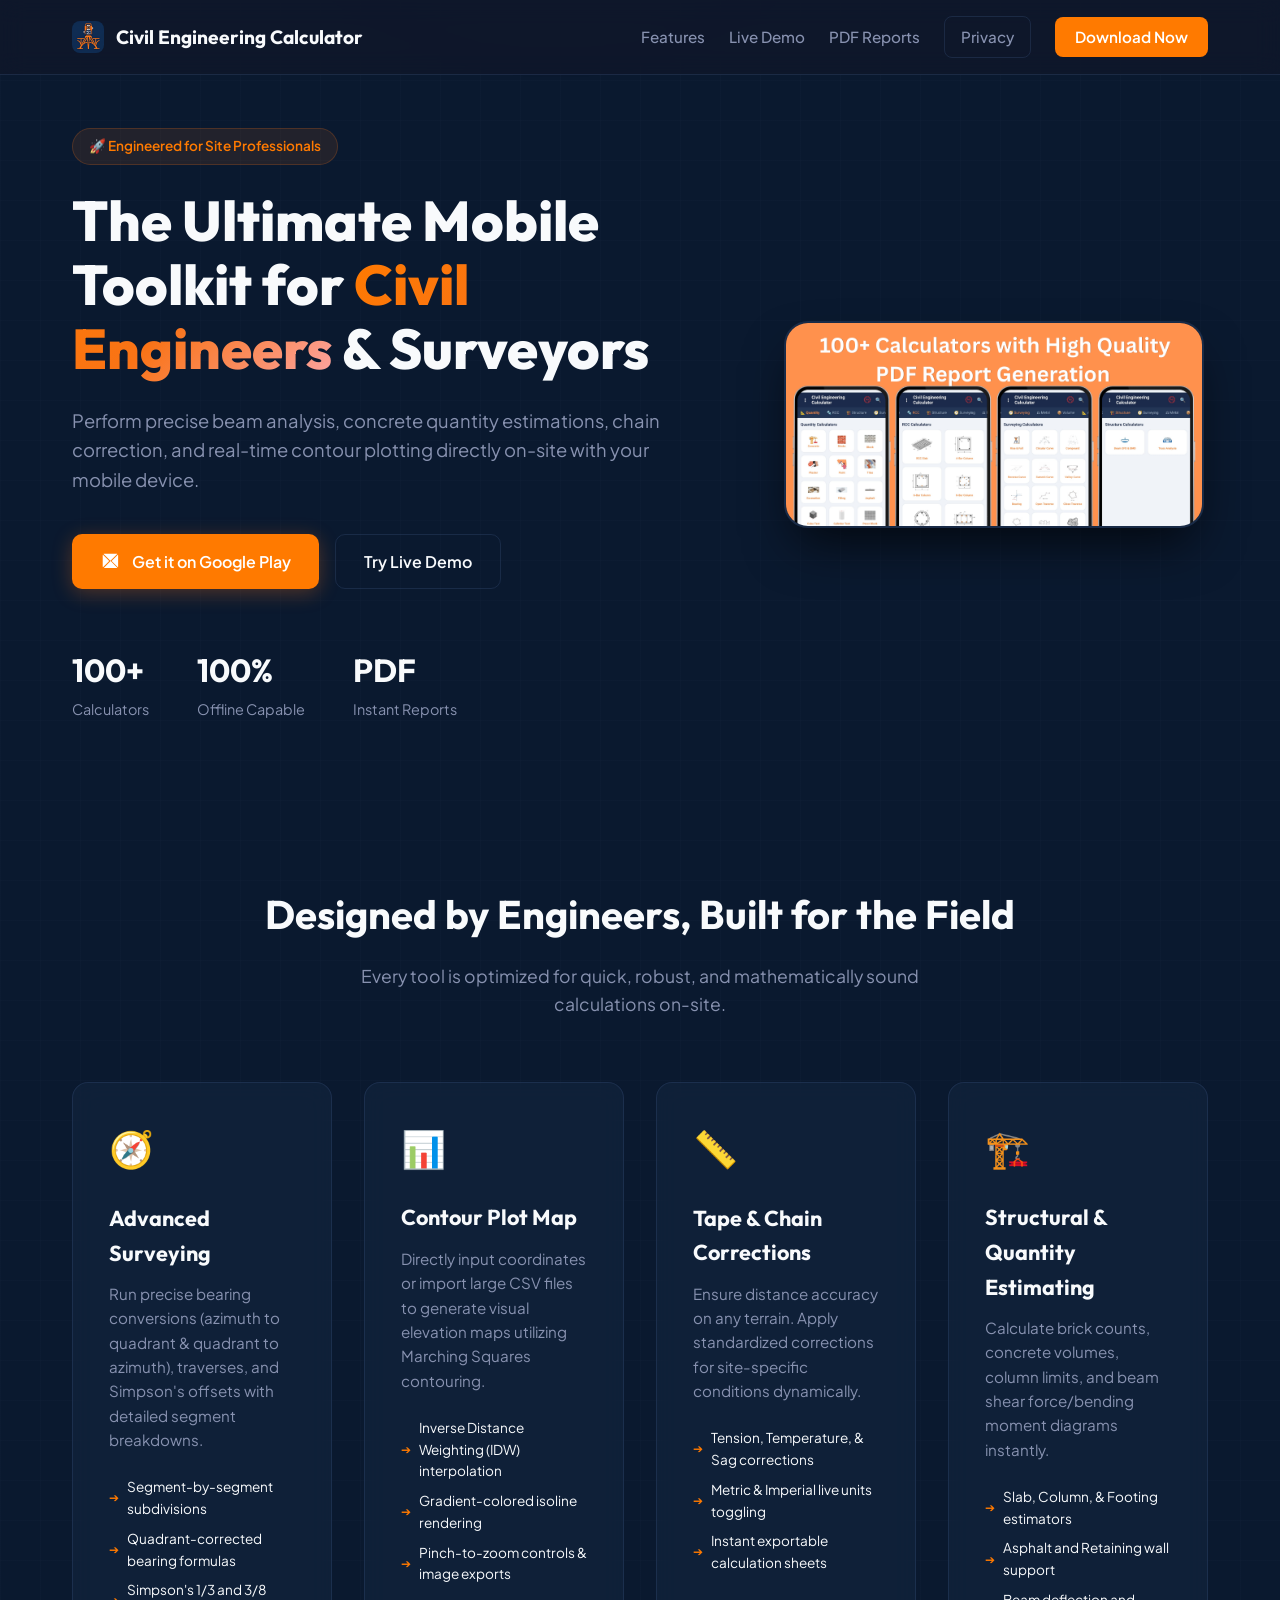
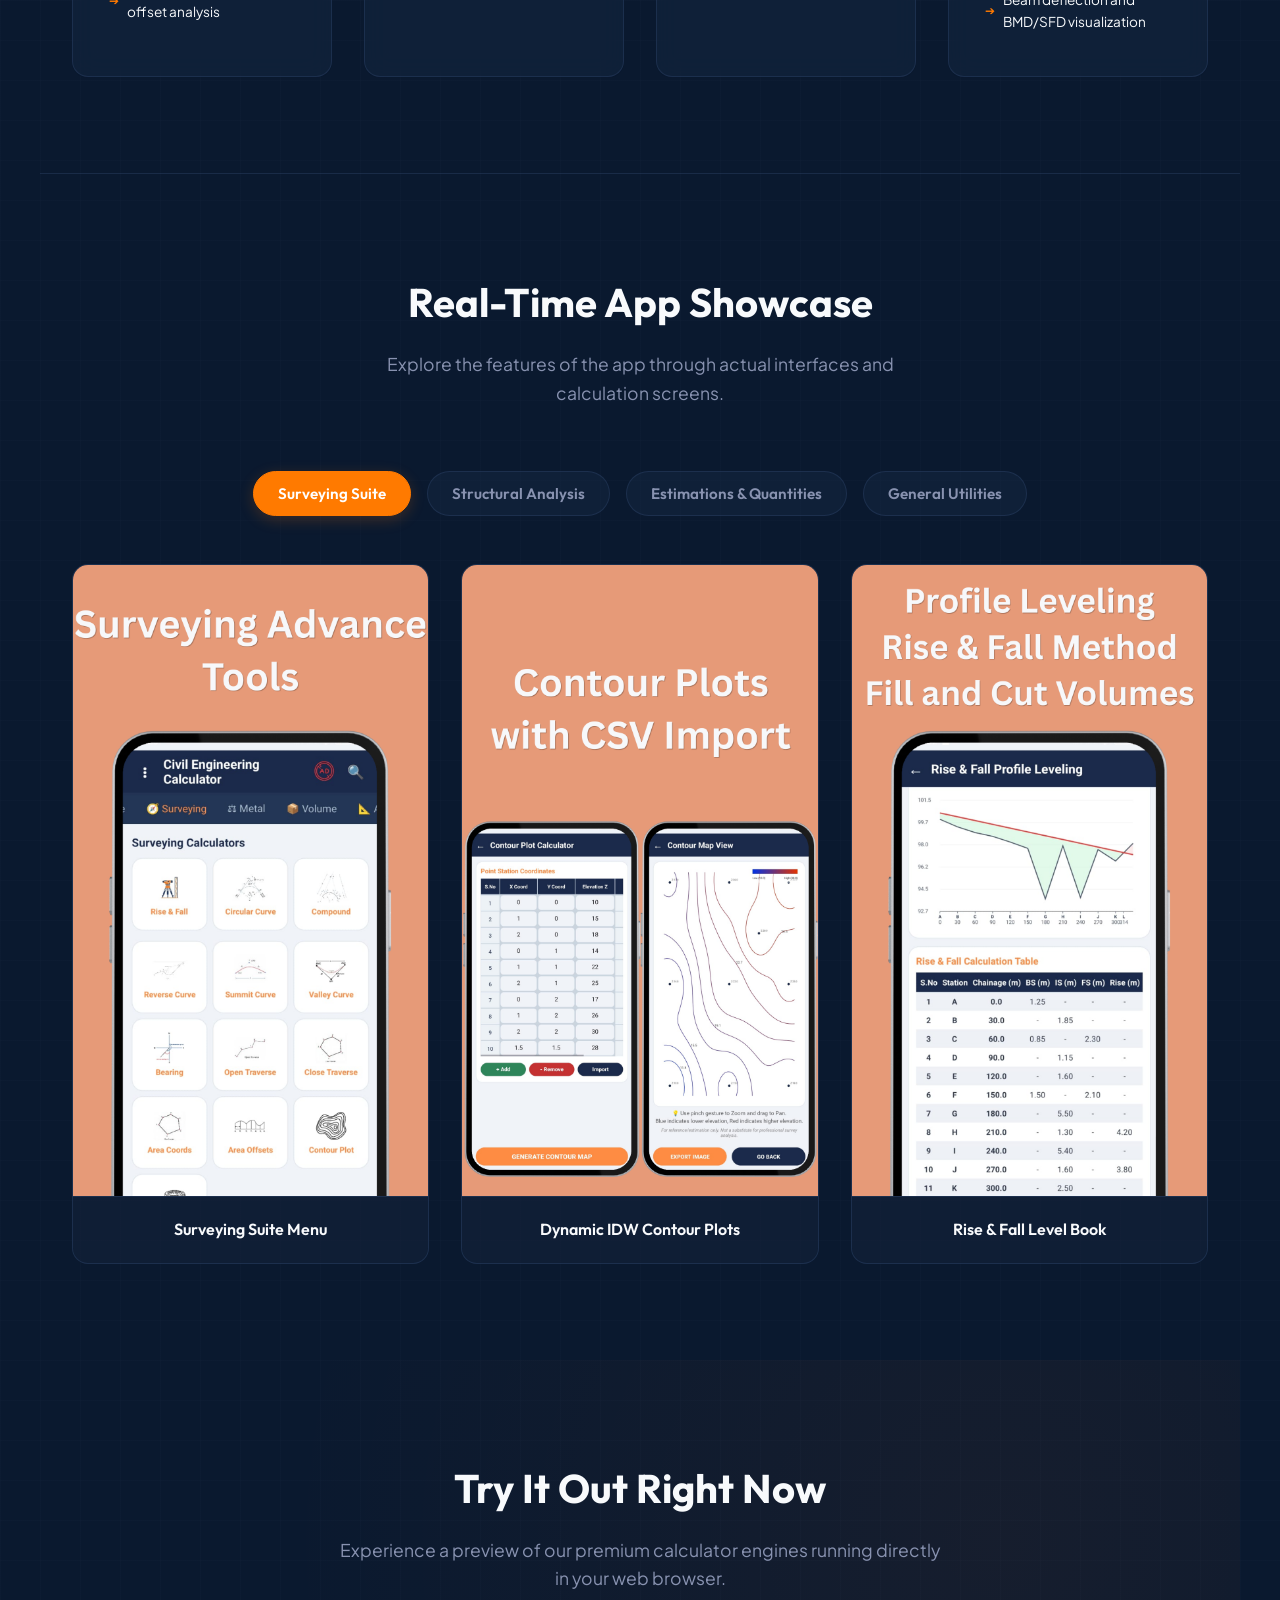
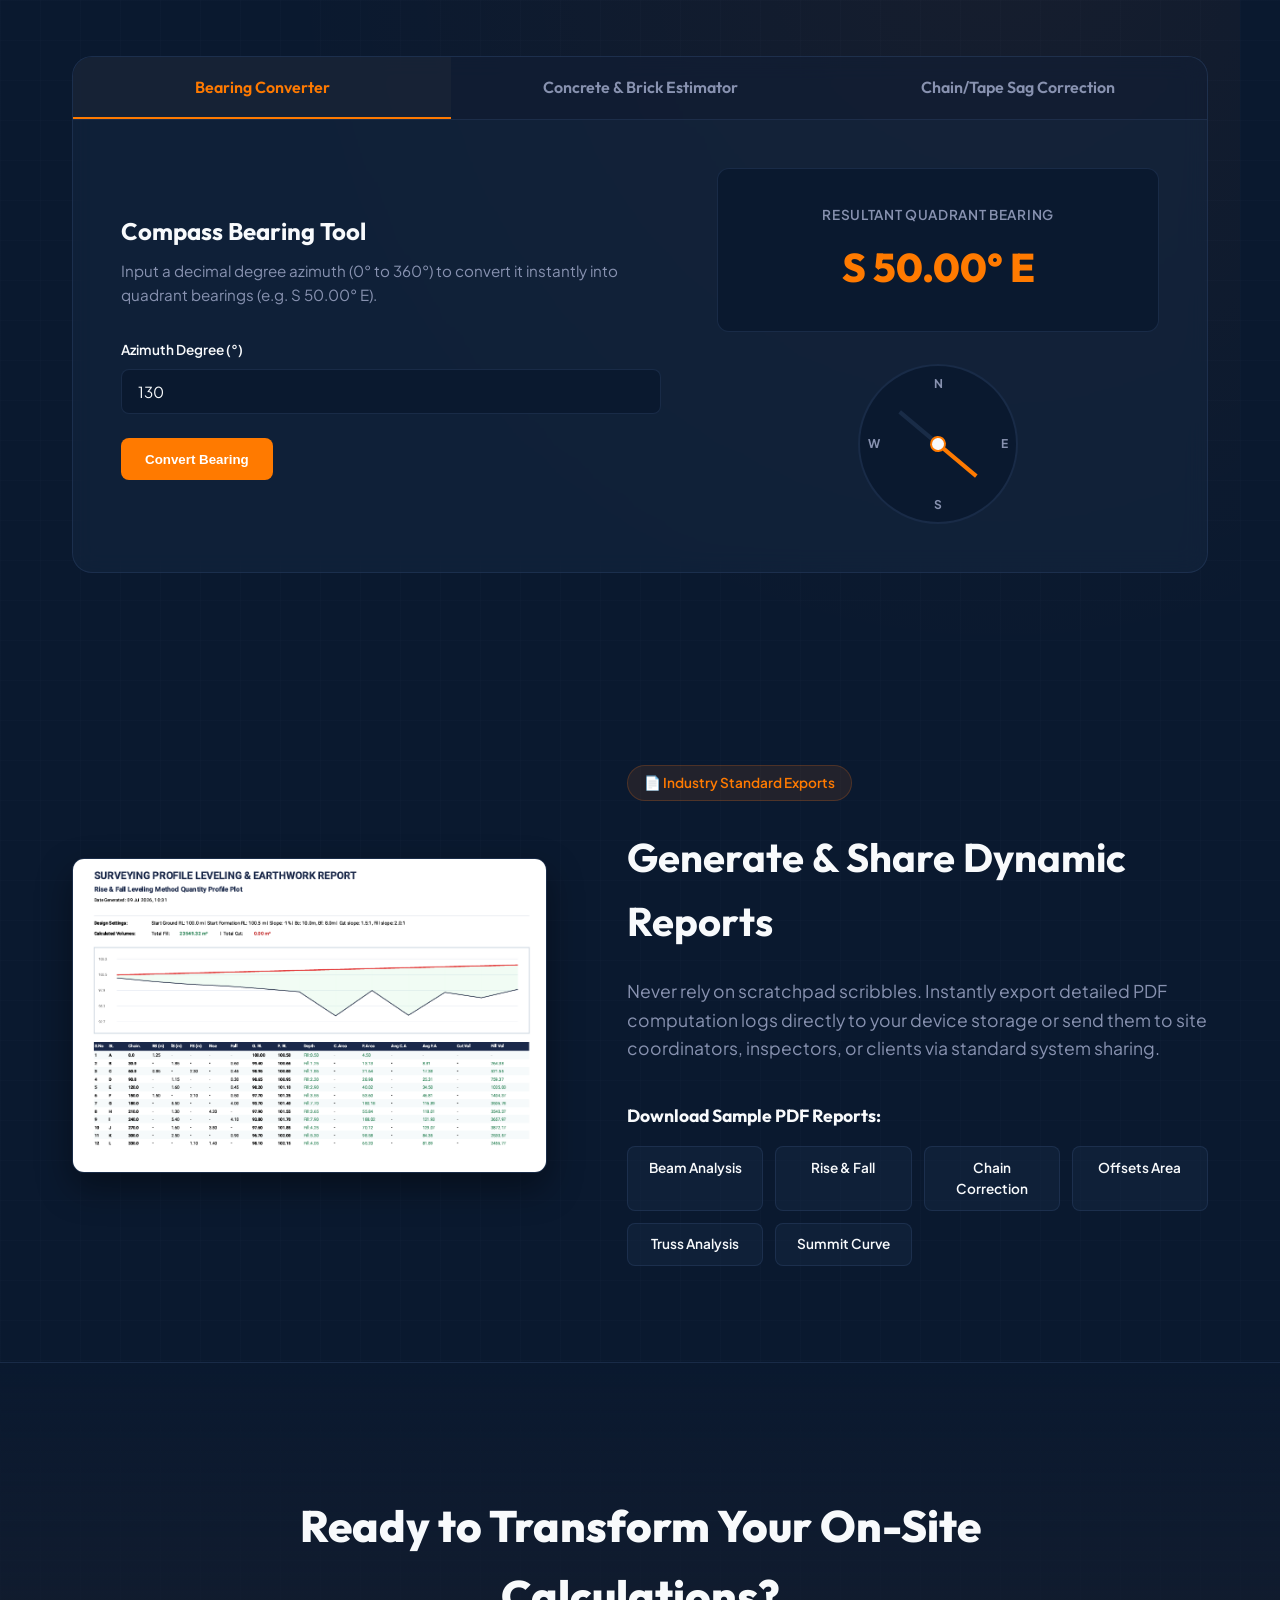
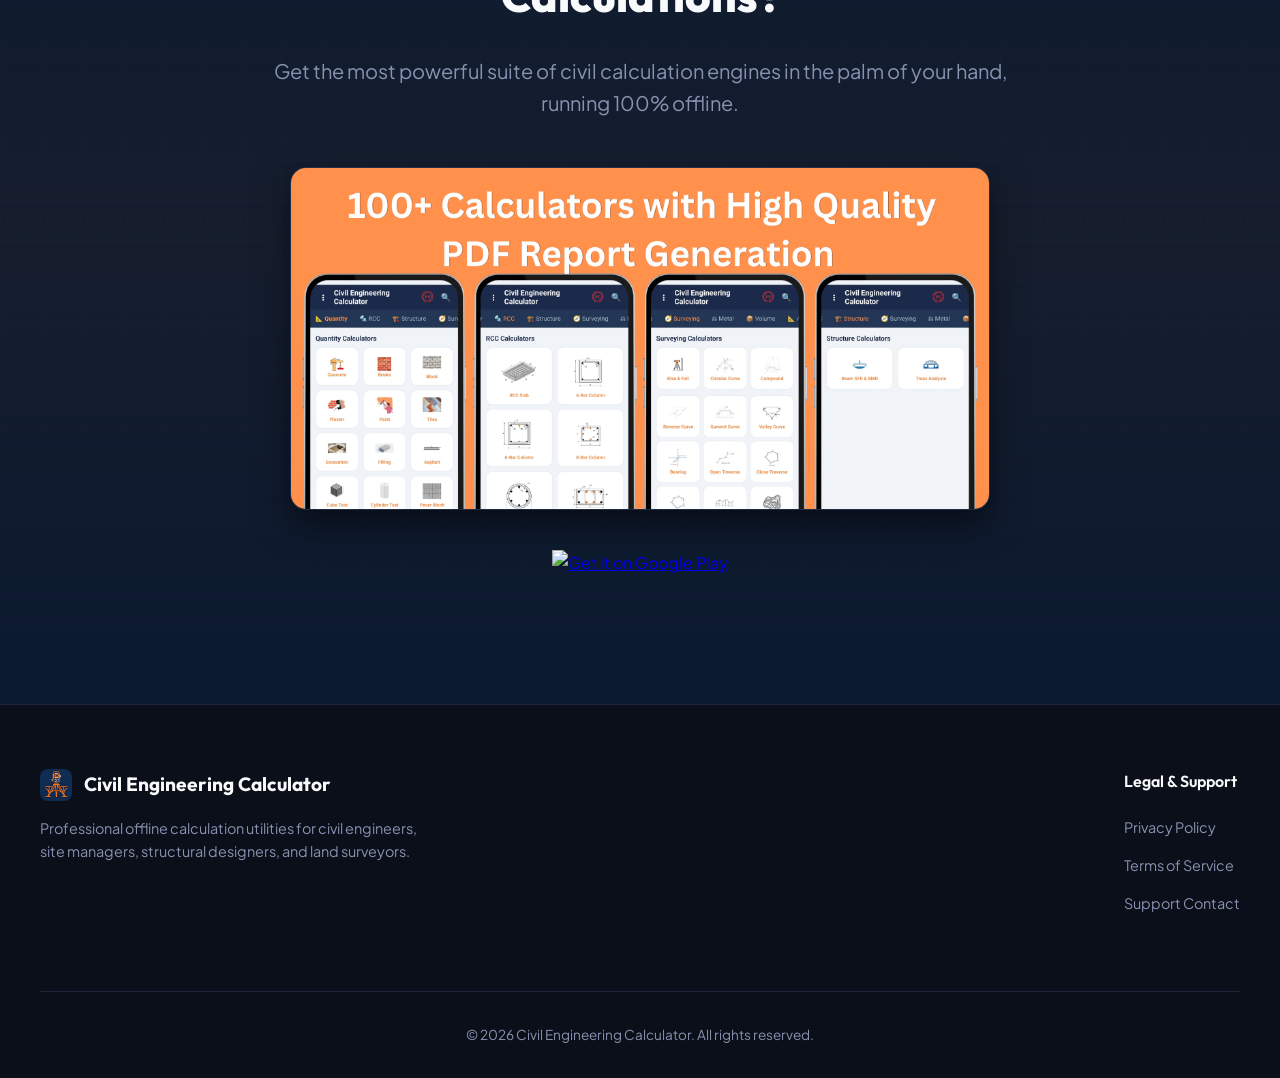
==== commit e942dc7f: "Configure 100+ calculators count and soften borders/glassmorphism theme" ====
--- a/index.html
+++ b/index.html
@@ -50,7 +50,7 @@
                 </div>
                 <div class="stats-row">
                     <div class="stat-item">
-                        <strong>48+</strong>
+                        <strong>100+</strong>
                         <span>Calculators</span>
                     </div>
                     <div class="stat-item">
--- a/style.css
+++ b/style.css
@@ -4,11 +4,11 @@
     --primary-hover: #e66e00;
     --primary-glow: rgba(255, 122, 0, 0.2);
     --bg-dark: #0a192f;
-    --bg-card: #172a45;
+    --bg-card: rgba(23, 42, 69, 0.45);
     --bg-input: #0a192f;
     --text-light: #f8fafc;
     --text-muted: #8892b0;
-    --border-color: #30486b;
+    --border-color: rgba(48, 72, 107, 0.4);
     --font-heading: 'Outfit', sans-serif;
     --font-body: 'Plus Jakarta Sans', sans-serif;
     --glow-color: rgba(255, 122, 0, 0.1);
@@ -433,6 +433,8 @@
 .feature-card {
     background-color: var(--bg-card);
     border: 1px solid var(--border-color);
+    backdrop-filter: blur(12px);
+    -webkit-backdrop-filter: blur(12px);
     border-radius: 16px;
     padding: 2.25rem;
     transition: transform 0.3s ease, border-color 0.3s ease, box-shadow 0.3s ease;
@@ -492,6 +494,8 @@
 .playground-container {
     background-color: var(--bg-card);
     border: 1px solid var(--border-color);
+    backdrop-filter: blur(12px);
+    -webkit-backdrop-filter: blur(12px);
     border-radius: 20px;
     overflow: hidden;
 }
